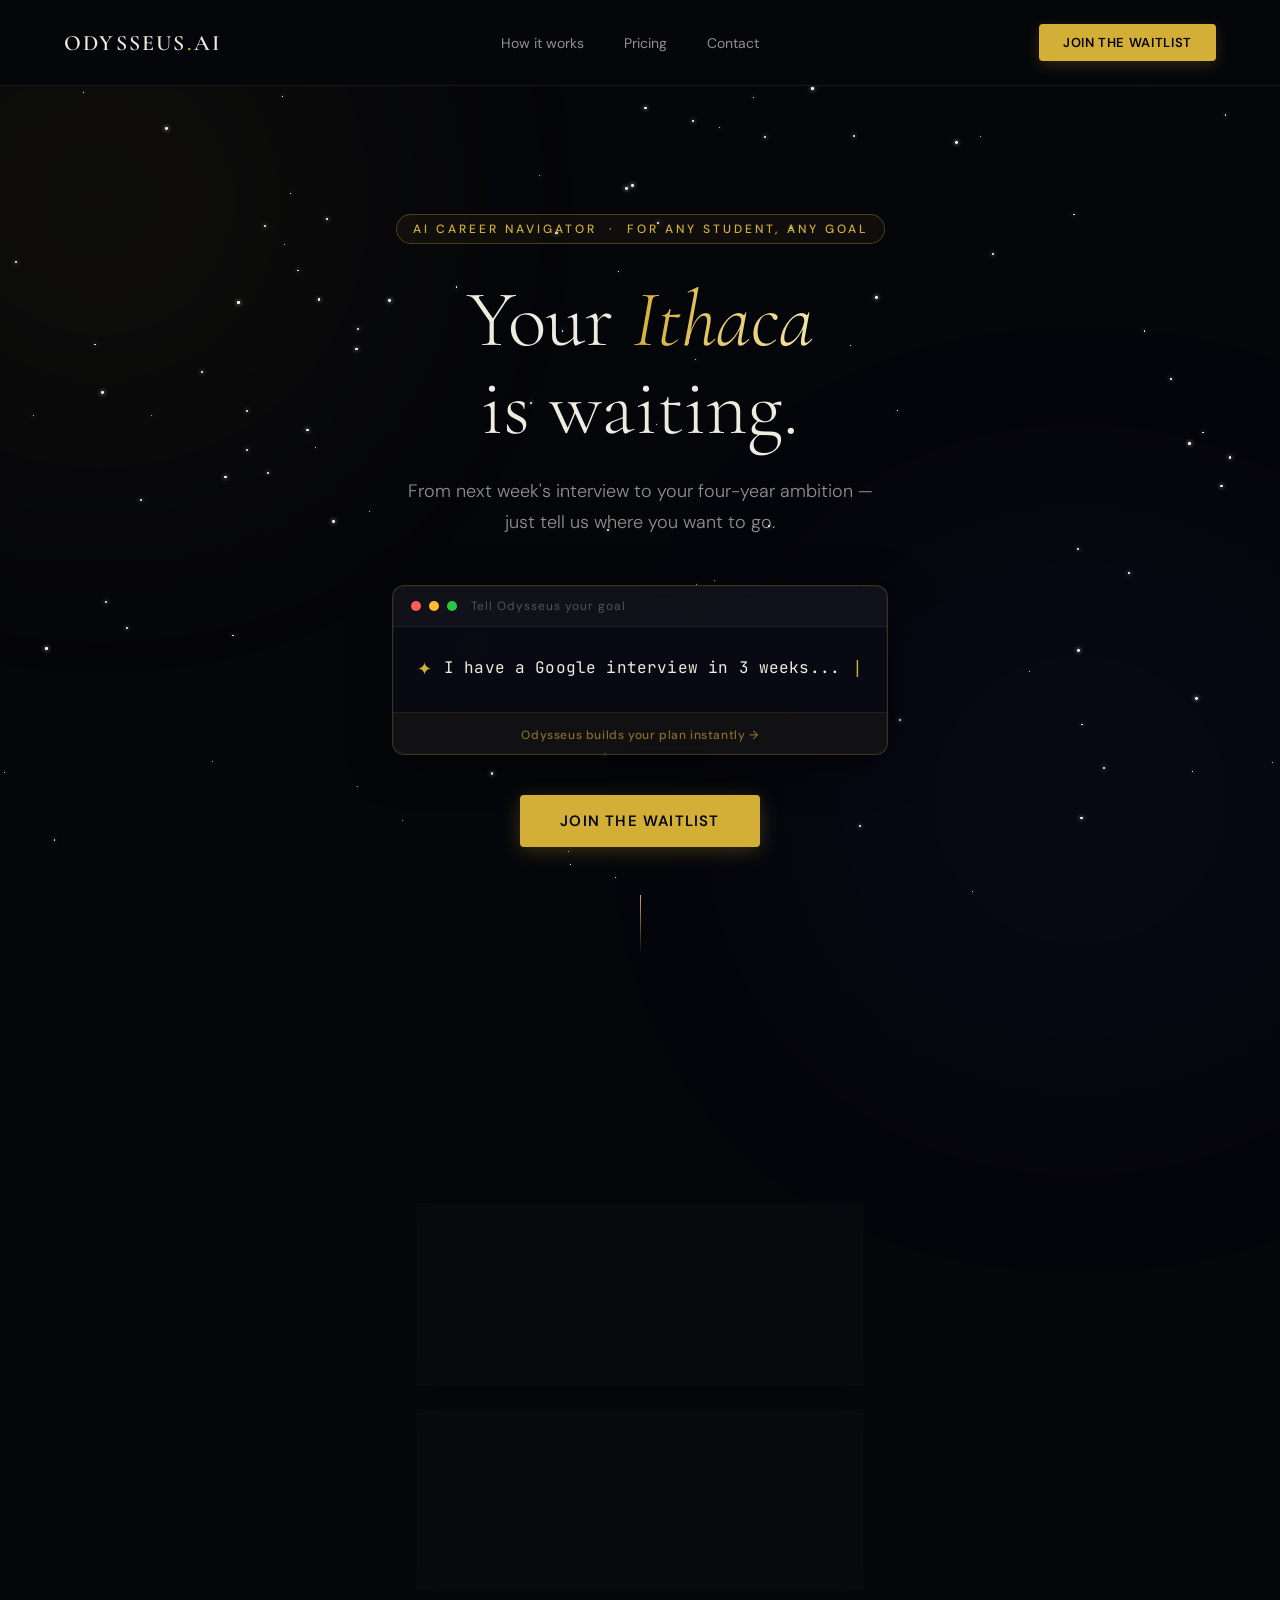
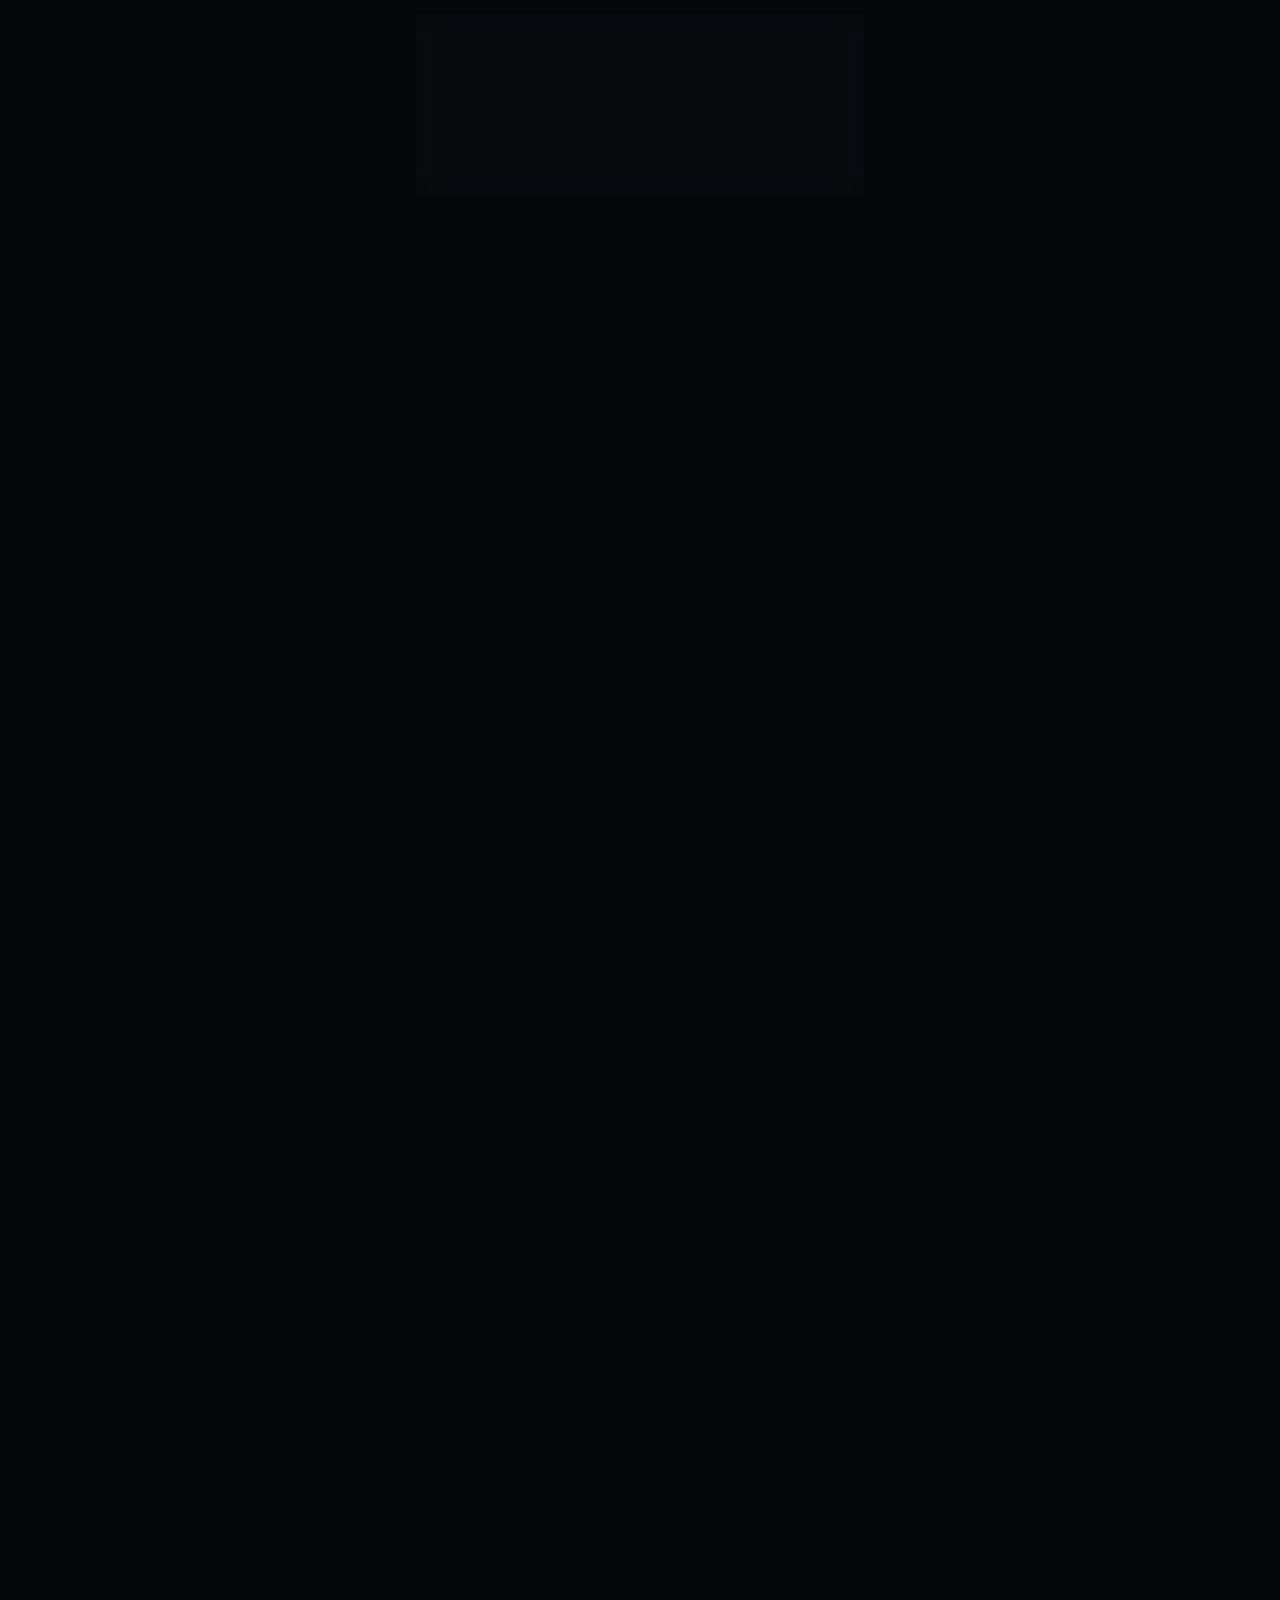
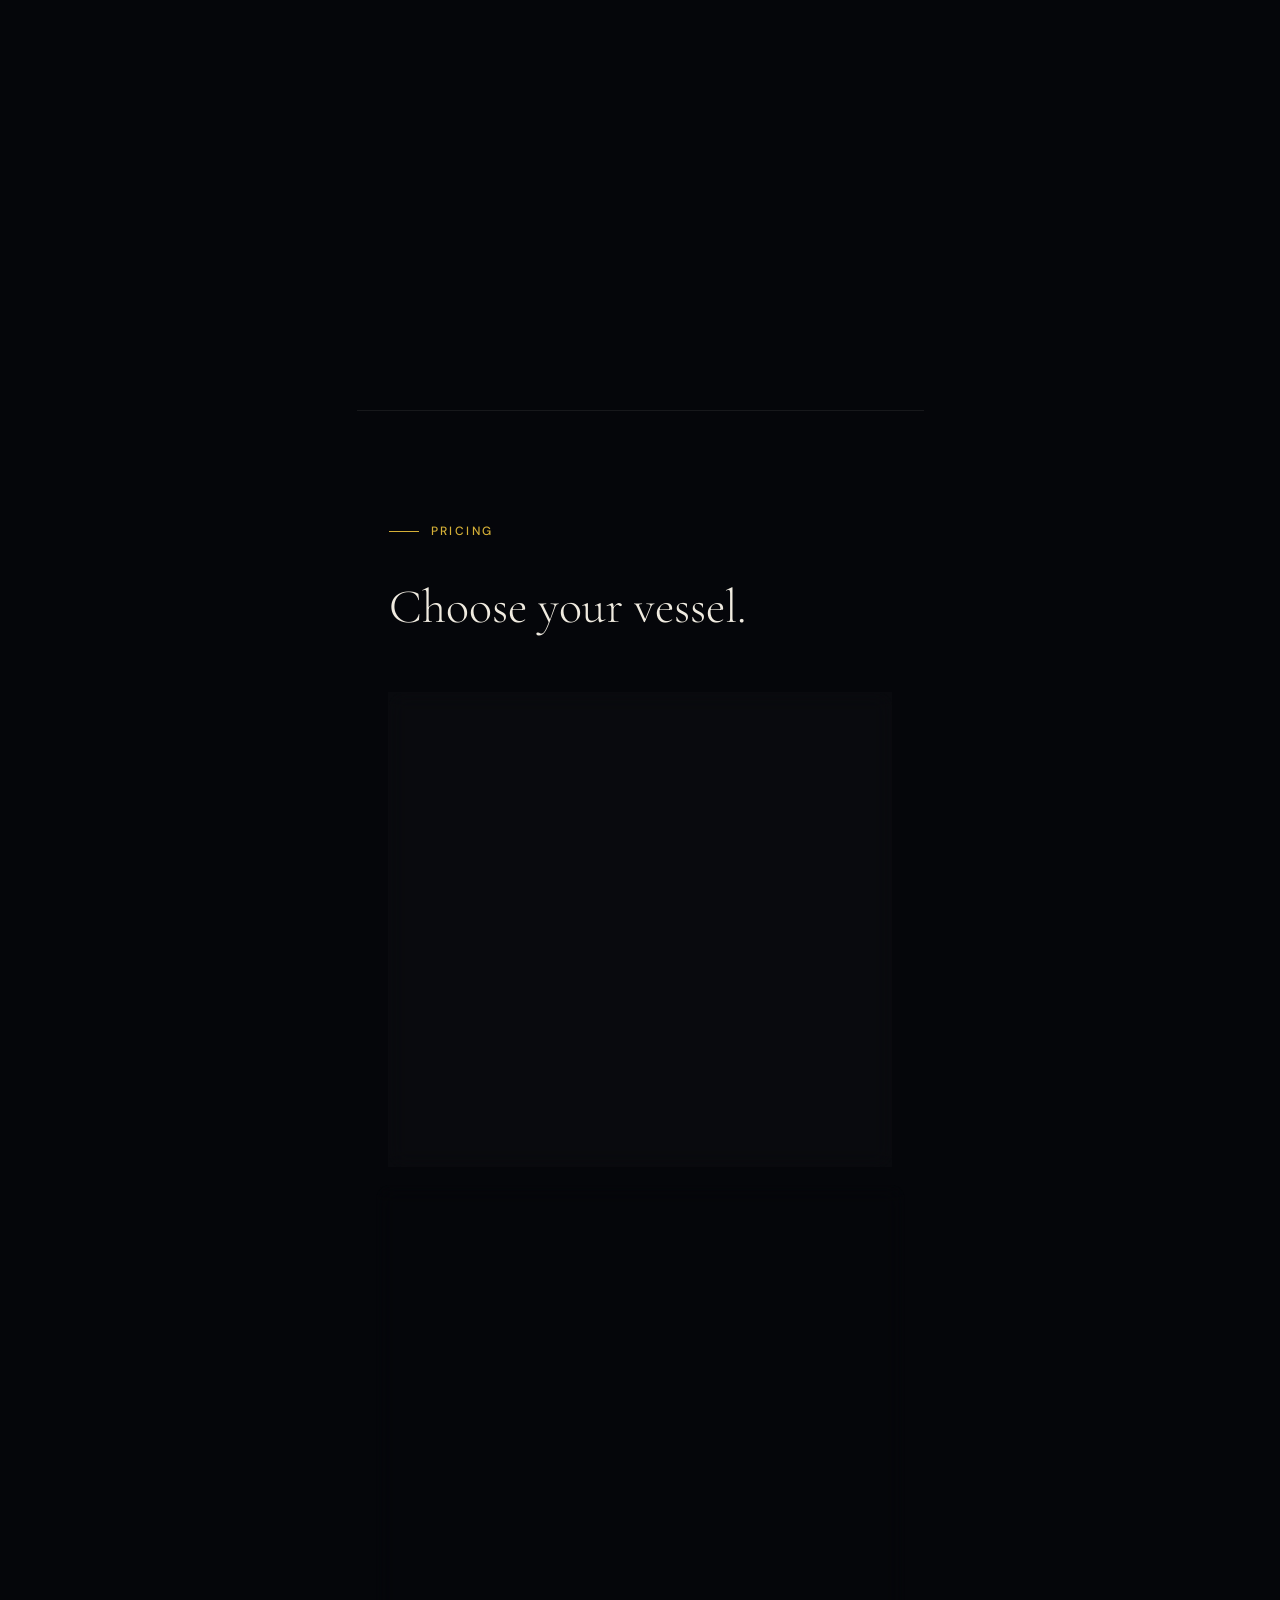
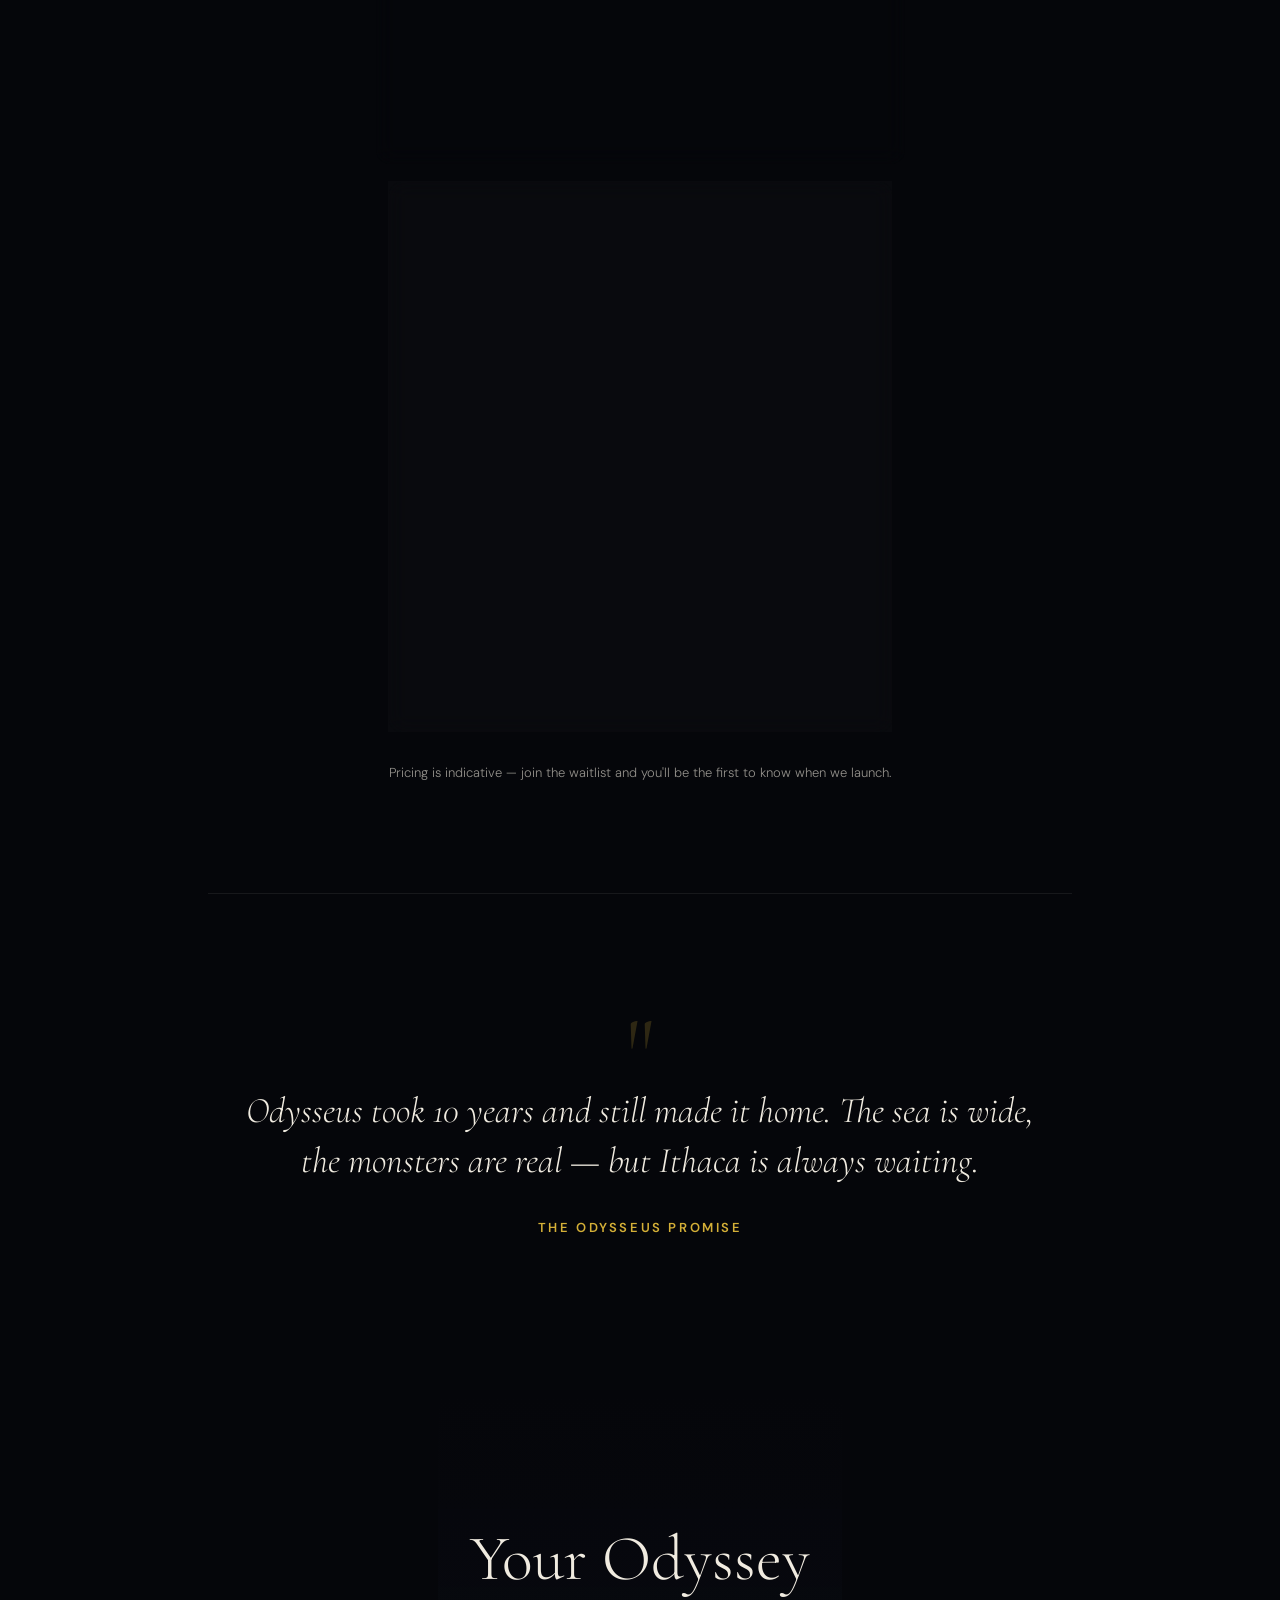
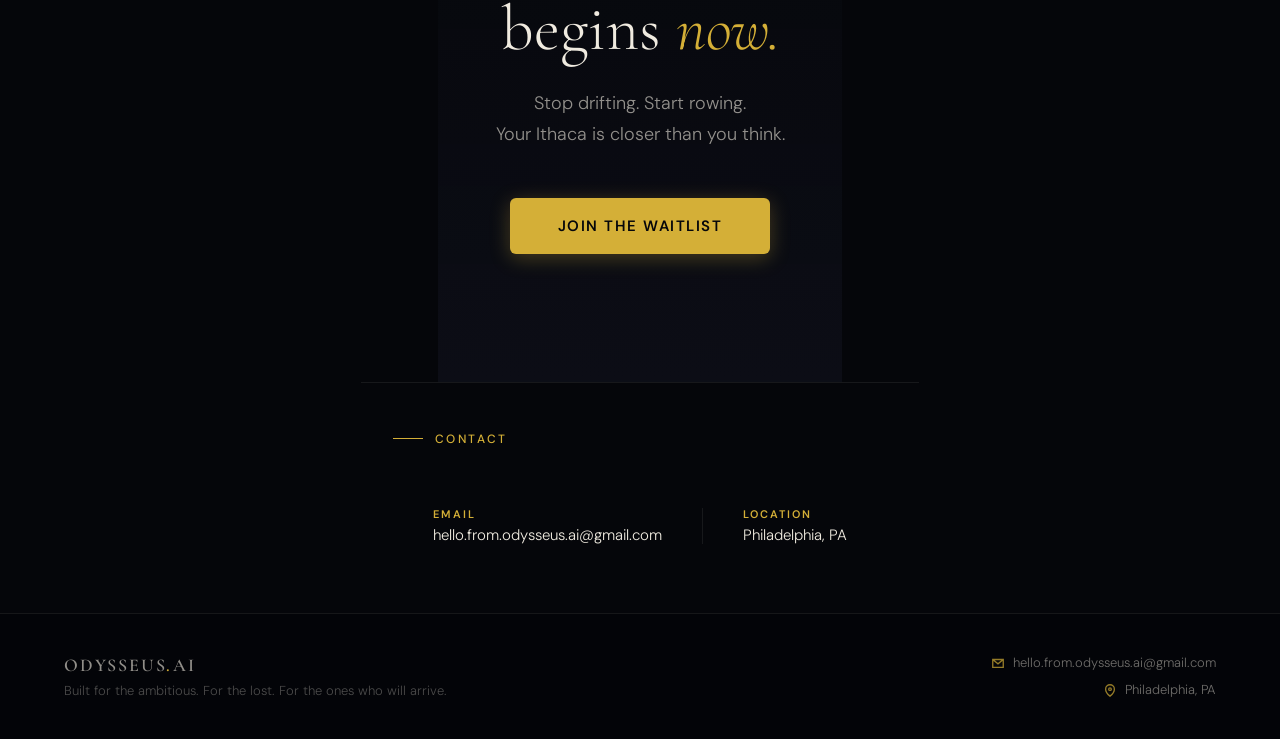
==== index.html @ f2314701 "updated navbar for smaller screens" ====
<!DOCTYPE html>
<html lang="en">
<head>
  <meta charset="UTF-8">
  <meta name="viewport" content="width=device-width, initial-scale=1.0">
  <title>Odysseus AI | Your Ambition, Mapped.</title>
  <meta name="description" content="Odysseus AI is your personal career navigator — for interviews next week, big dreams next year, or the entire journey ahead.">
  <link rel="stylesheet" href="styles.css">
</head>
<body>
  <div class="stars" id="stars"></div>
  <div class="content">

    <nav>
      <a href="#" class="logo">ODYSSEUS<span>.</span>AI</a>
      <div class="nav-links">
        <a href="#how-sec" class="nav-link">How it works</a>
        <a href="#price-sec" class="nav-link">Pricing</a>
        <a href="#contact-sec" class="nav-link">Contact</a>
      </div>
      <a href="https://forms.gle/SqBXgmS1zUqwXqD68" target="_blank" class="nav-cta">Join the Waitlist</a>
      <button class="ham-btn" id="ham-btn" aria-label="Open menu">
        <span></span><span></span><span></span>
      </button>
    </nav>

    <!-- Mobile full-screen menu -->
    <div class="mob-menu" id="mob-menu">
      <button class="mob-close" id="mob-close" aria-label="Close menu">✕</button>
      <a href="#how-sec" class="mob-link">How it works</a>
      <a href="#price-sec" class="mob-link">Pricing</a>
      <a href="#contact-sec" class="mob-link">Contact</a>
      <a href="https://forms.gle/SqBXgmS1zUqwXqD68" target="_blank" class="mob-link mob-cta">Join the Waitlist →</a>
    </div>


    <section class="hero" style="border-top:none;">
      <div class="eyebrow fade-up">AI Career Navigator &nbsp;·&nbsp; For Any Student, Any Goal</div>
      <h1 class="hero-title fade-up delay-1">Your <em>Ithaca</em><br>is waiting.</h1>
      <p class="hero-sub fade-up delay-2">From next week's interview to your four-year ambition —<br>just tell us where you want to go.</p>

      <!-- Typing demo widget -->
      <div class="typing-demo fade-up delay-3" id="typing-demo">
        <div class="typing-header">
          <span class="typing-dot"></span>
          <span class="typing-dot"></span>
          <span class="typing-dot"></span>
          <span class="typing-label">Tell Odysseus your goal</span>
        </div>
        <div class="typing-body">
          <span class="typing-prefix">✦</span>
          <span class="typing-text" id="typing-text"></span>
          <span class="typing-cursor" id="typing-cursor">|</span>
        </div>
        <div class="typing-footer">
          <span class="typing-hint">Odysseus builds your plan instantly →</span>
        </div>
      </div>

      <a href="https://forms.gle/SqBXgmS1zUqwXqD68" target="_blank" class="hero-cta fade-up delay-4">Join the Waitlist</a>
      <div class="scroll-line fade-up" style="animation-delay:1.2s"></div>
    </section>

    <section class="reveal">
      <div class="section-label">The Problem</div>
      <div class="pain-grid">
        <div class="pain-card">
          <div class="pain-num">01</div>
          <p class="pain-text">You have big goals. No clear path to get there.</p>
        </div>
        <div class="pain-card">
          <div class="pain-num">02</div>
          <p class="pain-text">Everyone is busy. Nobody is guiding you.</p>
        </div>
        <div class="pain-card">
          <div class="pain-num">03</div>
          <p class="pain-text">Time moves fast. Most students figure it out too late.</p>
        </div>
      </div>
    </section>

    <section id="how-sec" class="reveal">
      <h2 class="sec-title">How your Odyssey works.</h2>
      <div>
        <div class="step">
          <div class="step-num">I</div>
          <div class="step-content">
            <div class="step-title">Tell us your destination</div>
            <p class="step-desc">An interview in 3 weeks. A startup dream. A medical school application. Landing at Google. Whatever it is — name it, and Odysseus begins charting your course.</p>
          </div>
          <div class="step-tag">Any Goal</div>
        </div>
        <div class="step">
          <div class="step-num">II</div>
          <div class="step-content">
            <div class="step-title">Get your personal roadmap</div>
            <p class="step-desc">Odysseus builds a precise plan — with milestones, timelines, and weekly actions — tailored exactly to where you are and where you're going.</p>
          </div>
          <div class="step-tag">Roadmap</div>
        </div>
        <div class="step">
          <div class="step-num">III</div>
          <div class="step-content">
            <div class="step-title">Execute, adapt, and arrive</div>
            <p class="step-desc">Tasks pushed to your calendar. Weekly check-ins to keep you on course. And when plans change — Odysseus recalibrates with you.</p>
          </div>
          <div class="step-tag">Execution</div>
        </div>
      </div>
    </section>

    <section class="reveal">
      <div class="section-label">What You Can Do</div>
      <h2 class="sec-title">Any horizon. Any timeline.</h2>
      <div class="use-case-list">
        <div class="use-case">
          <div class="use-case-icon">⚡</div>
          <div class="use-case-content">
            <div class="use-case-title">Immediate Goals</div>
            <p class="use-case-desc">Technical interview in 2 weeks? Scholarship deadline next month? Odysseus creates a sprint plan and keeps you focused.</p>
          </div>
          <div class="use-case-tag">Days → Weeks</div>
        </div>
        <div class="use-case">
          <div class="use-case-icon">🧭</div>
          <div class="use-case-content">
            <div class="use-case-title">Semester Milestones</div>
            <p class="use-case-desc">Internship season, research applications, club leadership — Odysseus maps the semester so nothing sneaks up on you.</p>
          </div>
          <div class="use-case-tag">Months</div>
        </div>
        <div class="use-case">
          <div class="use-case-icon">🌊</div>
          <div class="use-case-content">
            <div class="use-case-title">The Full Journey</div>
            <p class="use-case-desc">4 years of college. From orientation to offer letter. Odysseus holds the long view so you can focus on what's in front of you.</p>
          </div>
          <div class="use-case-tag">1–4 Years</div>
        </div>
      </div>
    </section>

    <section id="price-sec" class="reveal">
      <div class="section-label">Pricing</div>
      <h2 class="sec-title">Choose your vessel.</h2>
      <div class="price-grid">
        <div class="price-card">
          <div class="price-tier">Explorer</div>
          <div class="price-amount">$0</div>
          <div class="price-period">forever free</div>
          <ul class="price-features">
            <li><span class="check"></span>AI roadmap builder <span class="feat-limit">5 goals/week</span></li>
            <li><span class="check"></span>Weekly task planner <span class="feat-limit">resets weekly</span></li>
            <li><span class="check"></span>Basic milestone tracking</li>
            <li><span class="check"></span>Notion workspace template</li>
            <li><span class="check"></span>Monthly AI check-in</li>
          </ul>
        </div>
        <div class="price-card featured">
          <div class="price-badge">Most Popular</div>
          <div class="price-tier">Navigator</div>
          <div class="price-amount">$12</div>
          <div class="price-period">per month</div>
          <ul class="price-features">
            <li><span class="check"></span>Everything in Explorer <span class="feat-limit">unlimited</span></li>
            <li><span class="check"></span>Full weekly task breakdown</li>
            <li><span class="check"></span>Google Calendar sync</li>
            <li><span class="check"></span>Editable Notion workspace</li>
            <li><span class="check"></span>Weekly AI navigation check-ins</li>
            <li><span class="check"></span>Goal recalibration anytime</li>
            <li><span class="check"></span>Progress & streak tracking</li>
          </ul>
        </div>
        <div class="price-card">
          <div class="price-tier">Odysseus</div>
          <div class="price-amount">$29</div>
          <div class="price-period">per month</div>
          <ul class="price-features">
            <li><span class="check"></span>Everything in Navigator</li>
            <li><span class="check"></span>Live job market & salary data</li>
            <li><span class="check"></span>Industry & company research reports</li>
            <li><span class="check"></span>Company-specific interview prep</li>
            <li><span class="check"></span>Resume & LinkedIn AI review</li>
            <li><span class="check"></span>1-on-1 monthly strategy call</li>
            <li><span class="check"></span>Mentor network access</li>
          </ul>
        </div>
      </div>
      <p class="price-note">Pricing is indicative — join the waitlist and you'll be the first to know when we launch.</p>
    </section>


    <section class="quote-section reveal">
      <div class="quote-mark">"</div>
      <p class="quote-text">Odysseus took 10 years and still made it home. The sea is wide, the monsters are real — but Ithaca is always waiting.</p>
      <div class="quote-attr">The Odysseus Promise</div>
    </section>

    <section class="final-cta reveal">
      <h2 class="final-title">Your Odyssey<br>begins <em>now.</em></h2>
      <p class="final-sub">Stop drifting. Start rowing.<br>Your Ithaca is closer than you think.</p>
      <a href="https://forms.gle/SqBXgmS1zUqwXqD68" target="_blank" class="final-btn">Join the Waitlist</a>
    </section>

    <section id="contact-sec" class="reveal contact-section">
      <div class="section-label">Contact</div>
      <div class="contact-row">
        <a href="mailto:hello.from.odysseus.ai@gmail.com" class="contact-item">
          <span class="contact-item-label">Email</span>
          <span class="contact-item-value">hello.from.odysseus.ai@gmail.com</span>
        </a>
        <div class="contact-divider"></div>
        <div class="contact-item">
          <span class="contact-item-label">Location</span>
          <span class="contact-item-value">Philadelphia, PA</span>
        </div>
      </div>
    </section>

    <footer>
      <div class="footer-left">
        <div class="footer-logo">ODYSSEUS<span>.</span>AI</div>
        <div class="footer-copy">Built for the ambitious. For the lost. For the ones who will arrive.</div>
      </div>
      <div class="footer-contact">
        <div class="footer-contact-item">
          <svg viewBox="0 0 16 16" fill="none" stroke="currentColor" stroke-width="1.5">
            <path d="M2 4l6 5 6-5M2 4h12v9H2V4z"/>
          </svg>
          <a href="mailto:hello.from.odysseus.ai@gmail.com">hello.from.odysseus.ai@gmail.com</a>
        </div>
        <div class="footer-contact-item">
          <svg viewBox="0 0 16 16" fill="none" stroke="currentColor" stroke-width="1.5">
            <path d="M8 2C5.2 2 3 4.2 3 7c0 4 5 8 5 8s5-4 5-8c0-2.8-2.2-5-5-5zm0 6.5a1.5 1.5 0 110-3 1.5 1.5 0 010 3z"/>
          </svg>
          <span>Philadelphia, PA</span>
        </div>
      </div>
    </footer>

  </div>

  <script src="script.js"></script>
</body>
</html>
---- styles.css ----
@import url('https://fonts.googleapis.com/css2?family=Cormorant+Garamond:ital,wght@0,300;0,400;0,600;1,300;1,400&family=DM+Sans:wght@300;400;500;600&family=JetBrains+Mono:wght@400;500&display=swap');

:root {
  --bg: #05060a;
  --bg-card: rgba(255, 255, 255, 0.02);
  --bg-card-hover: rgba(255, 255, 255, 0.05);
  --text-main: #f0ebe0;
  --text-muted: rgba(240, 235, 224, 0.6);
  --accent: #d4af37;
  --border-light: rgba(240, 235, 224, 0.08);
  --border-accent: rgba(212, 175, 55, 0.3);
  --font-serif: 'Cormorant Garamond', serif;
  --font-sans: 'DM Sans', sans-serif;
  --z-background: -10;
  --z-stars: -5;
  --z-content: 1;
}

html {
  scroll-behavior: smooth;
}

* {
  box-sizing: border-box;
  margin: 0;
  padding: 0;
}

body {
  font-family: var(--font-sans);
  background: var(--bg);
  color: var(--text-main);
  overflow-x: hidden;
  position: relative;
  -webkit-font-smoothing: antialiased;
}

/* Background glowing orbs */
body::before, body::after {
  content: '';
  position: fixed;
  width: 600px;
  height: 600px;
  border-radius: 50%;
  filter: blur(150px);
  z-index: var(--z-background);
  opacity: 0.15;
  pointer-events: none;
}

body::before {
  top: -100px;
  left: -200px;
  background: radial-gradient(circle, var(--accent), transparent 70%);
}

body::after {
  bottom: -200px;
  right: -100px;
  background: radial-gradient(circle, #5b4dff, transparent 70%);
}

.stars {
  position: fixed;
  top: 0;
  left: 0;
  right: 0;
  bottom: 0;
  pointer-events: none;
  z-index: var(--z-stars);
}

.star {
  position: absolute;
  background: #fff;
  border-radius: 50%;
  box-shadow: 0 0 4px #fff;
  animation: twinkle 3s infinite alternate;
}

@keyframes twinkle {
  0% { opacity: 0.1; transform: scale(0.8); }
  100% { opacity: 0.8; transform: scale(1.2); }
}

.content {
  position: relative;
  z-index: var(--z-content);
  display: flex;
  flex-direction: column;
  min-height: 100vh;
}

nav {
  display: flex;
  align-items: center;
  justify-content: space-between;
  padding: 1.5rem 4rem;
  background: #05060a;
  border-bottom: 1px solid var(--border-light);
  position: sticky;
  top: 0;
  z-index: 100;
}

.logo {
  font-family: var(--font-serif);
  font-size: 22px;
  font-weight: 600;
  letter-spacing: 0.1em;
  color: var(--text-main);
  text-decoration: none;
}

.logo span {
  color: var(--accent);
}

.nav-links {
  display: flex;
  gap: 2.5rem;
  align-items: center;
}

.nav-link {
  font-size: 14px;
  font-weight: 400;
  color: var(--text-muted);
  text-decoration: none;
  transition: all 0.3s ease;
  position: relative;
}

.nav-link:hover {
  color: var(--text-main);
}

.nav-link::after {
  content: '';
  position: absolute;
  bottom: -4px;
  left: 0;
  width: 0%;
  height: 1px;
  background: var(--accent);
  transition: width 0.3s ease;
}

.nav-link:hover::after {
  width: 100%;
}

.nav-cta {
  font-size: 13px;
  font-weight: 600;
  color: var(--bg);
  background: var(--accent);
  text-decoration: none;
  padding: 10px 24px;
  border-radius: 4px;
  letter-spacing: 0.05em;
  text-transform: uppercase;
  transition: all 0.3s ease;
  box-shadow: 0 4px 15px rgba(212, 175, 55, 0.2);
}

.nav-cta:hover {
  transform: translateY(-2px);
  box-shadow: 0 6px 20px rgba(212, 175, 55, 0.4);
}

/* ── Hamburger button (hidden on desktop) ─────────────── */
.ham-btn {
  display: none;
  flex-direction: column;
  justify-content: center;
  gap: 5px;
  width: 36px;
  height: 36px;
  background: none;
  border: none;
  cursor: pointer;
  padding: 2px;
}

.ham-btn span {
  display: block;
  width: 24px;
  height: 2px;
  background: var(--text-main);
  border-radius: 2px;
  transition: transform 0.25s ease, opacity 0.25s ease;
}

/* ── Mobile fullscreen menu ───────────────────────────── */
.mob-menu {
  display: none;
  position: fixed;
  inset: 0;
  background: #05060a;
  z-index: 999;
  flex-direction: column;
  justify-content: center;
  align-items: flex-start;
  padding: 0 3rem;
  gap: 0;
}

.mob-menu.open {
  display: flex;
}

.mob-close {
  position: absolute;
  top: 1.25rem;
  right: 1.25rem;
  background: none;
  border: none;
  color: var(--text-muted);
  font-size: 20px;
  cursor: pointer;
  line-height: 1;
  padding: 8px;
  transition: color 0.2s;
}

.mob-close:hover {
  color: var(--text-main);
}

.mob-link {
  font-family: var(--font-sans);
  font-size: 22px;
  font-weight: 300;
  color: var(--text-muted);
  text-decoration: none;
  padding: 1rem 0;
  width: 100%;
  border-bottom: 1px solid var(--border-light);
  transition: color 0.2s ease;
  letter-spacing: 0.02em;
}

.mob-link:first-of-type {
  border-top: 1px solid var(--border-light);
}

.mob-link:hover {
  color: var(--text-main);
}

.mob-cta {
  font-family: var(--font-sans);
  font-size: 13px;
  font-weight: 600;
  color: var(--accent);
  letter-spacing: 0.12em;
  text-transform: uppercase;
  margin-top: 2rem;
  padding: 12px 28px;
  border: 1px solid var(--border-accent);
  border-radius: 4px;
  width: auto;
  align-self: flex-start;
  transition: all 0.2s ease;
}

.mob-cta:first-of-type {
  border-top: none;
}

.mob-cta:hover {
  background: rgba(212, 175, 55, 0.08);
}


.hero {
  text-align: center;
  padding: 8rem 2rem 5rem;
  max-width: 800px;
  margin: 0 auto;
}

.eyebrow {
  font-size: 12px;
  font-weight: 500;
  letter-spacing: 0.25em;
  color: var(--accent);
  text-transform: uppercase;
  margin-bottom: 2rem;
  display: inline-block;
  padding: 6px 16px;
  border: 1px solid var(--border-accent);
  border-radius: 20px;
  background: rgba(212, 175, 55, 0.05);
}

.hero-title {
  font-family: var(--font-serif);
  font-size: 80px;
  font-weight: 300;
  line-height: 1.1;
  color: var(--text-main);
  margin-bottom: 1.5rem;
}

.hero-title em {
  font-style: italic;
  background: linear-gradient(to right, #d4af37, #f3e5ab);
  -webkit-background-clip: text;
  -webkit-text-fill-color: transparent;
  background-clip: text;
}

.hero-sub {
  font-size: 18px;
  font-weight: 300;
  color: var(--text-muted);
  line-height: 1.7;
  margin-bottom: 3rem;
  max-width: 600px;
  margin-left: auto;
  margin-right: auto;
}

.hero-cta {
  display: inline-block;
  font-size: 15px;
  font-weight: 600;
  letter-spacing: 0.08em;
  color: var(--bg);
  background: var(--accent);
  text-decoration: none;
  padding: 16px 40px;
  border-radius: 4px;
  transition: all 0.3s ease;
  text-transform: uppercase;
  box-shadow: 0 4px 20px rgba(212, 175, 55, 0.25);
}

.hero-cta:hover {
  transform: translateY(-2px);
  box-shadow: 0 8px 25px rgba(212, 175, 55, 0.4);
}

.scroll-line {
  width: 1px;
  height: 60px;
  background: linear-gradient(to bottom, var(--accent), transparent);
  margin: 3rem auto 0;
}

/* ── Typing Demo ─────────────────────────────────────── */
.typing-demo {
  margin: 2.5rem auto 2.5rem;
  max-width: 600px;
  background: rgba(10, 12, 22, 0.7);
  border: 1px solid rgba(212, 175, 55, 0.25);
  border-radius: 12px;
  overflow: hidden;
  box-shadow: 0 8px 40px rgba(0,0,0,0.5), 0 0 0 1px rgba(255,255,255,0.03) inset;
  backdrop-filter: blur(12px);
  -webkit-backdrop-filter: blur(12px);
}

.typing-header {
  display: flex;
  align-items: center;
  gap: 8px;
  padding: 12px 18px;
  background: rgba(255,255,255,0.03);
  border-bottom: 1px solid rgba(255,255,255,0.05);
}

.typing-dot {
  width: 10px;
  height: 10px;
  border-radius: 50%;
  background: rgba(255,255,255,0.12);
}
.typing-dot:nth-child(1) { background: #ff5f57; }
.typing-dot:nth-child(2) { background: #febc2e; }
.typing-dot:nth-child(3) { background: #28c840; }

.typing-label {
  font-size: 12px;
  color: rgba(240,235,224,0.3);
  letter-spacing: 0.08em;
  margin-left: 6px;
}

.typing-body {
  padding: 1.75rem 1.5rem;
  display: flex;
  align-items: flex-start;
  gap: 12px;
  min-height: 80px;
}

.typing-prefix {
  color: var(--accent);
  font-size: 18px;
  flex-shrink: 0;
  margin-top: 2px;
}

.typing-text {
  font-family: 'JetBrains Mono', monospace;
  font-size: 16px;
  font-weight: 400;
  color: var(--text-main);
  line-height: 1.6;
  letter-spacing: 0.01em;
}

.typing-cursor {
  font-family: 'JetBrains Mono', monospace;
  font-size: 18px;
  color: var(--accent);
  font-weight: 300;
  line-height: 1.6;
  transition: opacity 0.1s;
}

.typing-footer {
  padding: 10px 18px;
  background: rgba(212,175,55,0.04);
  border-top: 1px solid rgba(212,175,55,0.1);
}

.typing-hint {
  font-size: 12px;
  color: rgba(212,175,55,0.6);
  letter-spacing: 0.05em;
  font-weight: 500;
}

/* Animations that are purely for load */
.fade-up {
  opacity: 0;
  animation: fadeUpAnim 0.8s forwards ease-out;
}
.delay-1 { animation-delay: 0.2s; }
.delay-2 { animation-delay: 0.4s; }
.delay-3 { animation-delay: 0.6s; }
.delay-4 { animation-delay: 0.8s; }

@keyframes fadeUpAnim {
  from { opacity: 0; transform: translateY(20px); }
  to { opacity: 1; transform: translateY(0); }
}

/* Scroll reveal via JS */
.reveal {
  opacity: 0;
  transform: translateY(30px);
  transition: all 0.8s cubic-bezier(0.5, 0, 0, 1);
}
.reveal.active {
  opacity: 1;
  transform: translateY(0);
}

section {
  padding: 7rem 2rem;
  max-width: 900px;
  margin: 0 auto;
  border-top: 1px solid var(--border-light);
}

.section-label {
  font-size: 12px;
  font-weight: 500;
  letter-spacing: 0.2em;
  color: var(--accent);
  text-transform: uppercase;
  margin-bottom: 2.5rem;
  display: flex;
  align-items: center;
  gap: 12px;
}

.section-label::before {
  content: '';
  width: 30px;
  height: 1px;
  background: var(--accent);
}

.sec-title {
  font-family: var(--font-serif);
  font-size: 48px;
  font-weight: 300;
  color: var(--text-main);
  margin-bottom: 3.5rem;
  line-height: 1.2;
}

.pain-grid {
  display: grid;
  grid-template-columns: repeat(auto-fit, minmax(240px, 1fr));
  gap: 1.5rem;
}

.pain-card {
  background: var(--bg-card);
  border: 1px solid var(--border-light);
  border-radius: 8px;
  padding: 2.5rem 2rem;
  transition: all 0.4s ease;
  backdrop-filter: blur(10px);
  -webkit-backdrop-filter: blur(10px);
}

.pain-card:hover {
  background: var(--bg-card-hover);
  transform: translateY(-5px);
  border-color: var(--border-accent);
  box-shadow: 0 10px 30px rgba(0,0,0,0.5);
}

.pain-num {
  font-family: var(--font-serif);
  font-size: 56px;
  font-weight: 300;
  color: rgba(212, 175, 55, 0.15);
  line-height: 1;
  margin-bottom: 1rem;
  transition: color 0.4s ease;
}

.pain-card:hover .pain-num {
  color: rgba(212, 175, 55, 0.4);
}

.pain-text {
  font-size: 16px;
  font-weight: 300;
  line-height: 1.7;
  color: var(--text-muted);
}

.step {
  display: flex;
  gap: 2.5rem;
  padding: 3rem 0;
  border-bottom: 1px solid var(--border-light);
  align-items: flex-start;
  transition: all 0.3s ease;
}

.step:first-of-type {
  border-top: 1px solid var(--border-light);
}

.step:hover {
  background: rgba(255, 255, 255, 0.01);
  padding-left: 1rem;
}

.step-num {
  font-family: var(--font-serif);
  font-size: 16px;
  color: var(--accent);
  min-width: 32px;
  padding-top: 2px;
  letter-spacing: 0.1em;
}

.step-content {
  flex: 1;
}

.step-title {
  font-size: 20px;
  font-weight: 500;
  color: var(--text-main);
  margin-bottom: 0.75rem;
}

.step-desc {
  font-size: 15px;
  font-weight: 300;
  color: var(--text-muted);
  line-height: 1.7;
}

.step-tag {
  font-size: 11px;
  font-weight: 600;
  letter-spacing: 0.1em;
  color: var(--accent);
  border: 1px solid var(--border-accent);
  padding: 4px 12px;
  border-radius: 20px;
  white-space: nowrap;
  background: rgba(212, 175, 55, 0.05);
}

/* SIGNUP */
.signup-wrap {
  background: linear-gradient(145deg, rgba(20, 22, 35, 0.8), rgba(10, 12, 20, 0.9));
  border: 1px solid var(--border-accent);
  border-radius: 12px;
  padding: 4rem;
  max-width: 600px;
  margin: 0 auto;
  box-shadow: 0 20px 50px rgba(0,0,0,0.5), inset 0 0 0 1px rgba(255,255,255,0.02);
  backdrop-filter: blur(20px);
  -webkit-backdrop-filter: blur(20px);
}

.signup-title {
  font-family: var(--font-serif);
  font-size: 38px;
  font-weight: 300;
  color: var(--text-main);
  margin-bottom: 0.5rem;
  text-align: center;
}

.signup-sub {
  font-size: 15px;
  color: var(--text-muted);
  text-align: center;
  margin-bottom: 2.5rem;
  font-weight: 300;
}

.field {
  margin-bottom: 1.5rem;
}

.field label {
  display: block;
  font-size: 12px;
  font-weight: 600;
  letter-spacing: 0.15em;
  color: var(--text-muted);
  text-transform: uppercase;
  margin-bottom: 0.75rem;
}

.field input,
.field select,
.field textarea {
  width: 100%;
  background: rgba(0, 0, 0, 0.2);
  border: 1px solid var(--border-light);
  color: var(--text-main);
  padding: 14px 16px;
  border-radius: 6px;
  font-size: 15px;
  font-family: var(--font-sans);
  outline: none;
  transition: all 0.3s ease;
  resize: none;
}

.field input::placeholder,
.field textarea::placeholder {
  color: rgba(240, 235, 224, 0.3);
}

.field input:focus,
.field select:focus,
.field textarea:focus {
  border-color: var(--accent);
  background: rgba(0, 0, 0, 0.4);
  box-shadow: 0 0 0 3px rgba(212, 175, 55, 0.1);
}

.field select {
  appearance: none;
  background-image: url("data:image/svg+xml,%3Csvg xmlns='http://www.w3.org/2000/svg' width='10' height='6'%3E%3Cpath d='M0 0l5 6 5-6z' fill='%23d4af37'/%3E%3C/svg%3E");
  background-repeat: no-repeat;
  background-position: right 16px center;
  cursor: pointer;
}

.field select option {
  background: var(--bg);
  color: var(--text-main);
}

.submit-btn {
  width: 100%;
  background: var(--accent);
  color: var(--bg);
  border: none;
  padding: 16px;
  font-size: 15px;
  font-weight: 600;
  letter-spacing: 0.1em;
  border-radius: 6px;
  cursor: pointer;
  margin-top: 1rem;
  transition: all 0.3s ease;
  text-transform: uppercase;
}

.submit-btn:hover {
  transform: translateY(-2px);
  box-shadow: 0 8px 25px rgba(212, 175, 55, 0.3);
}

.signup-note {
  text-align: center;
  font-size: 13px;
  color: rgba(240, 235, 224, 0.4);
  margin-top: 1.5rem;
  font-weight: 300;
}

/* PRICING */
.price-grid {
  display: grid;
  grid-template-columns: repeat(auto-fit, minmax(260px, 1fr));
  gap: 2rem;
  align-items: center;
}

.price-card {
  background: var(--bg-card);
  border: 1px solid var(--border-light);
  padding: 3rem 2rem;
  border-radius: 12px;
  position: relative;
  transition: all 0.4s ease;
  backdrop-filter: blur(10px);
  -webkit-backdrop-filter: blur(10px);
}

.price-card:hover {
  background: var(--bg-card-hover);
  transform: translateY(-10px);
  border-color: rgba(240, 235, 224, 0.2);
}

.price-card.featured {
  background: linear-gradient(180deg, rgba(20, 22, 35, 0.6) 0%, rgba(10, 12, 20, 0.8) 100%);
  border: 1px solid var(--border-accent);
  transform: scale(1.05);
  box-shadow: 0 20px 40px rgba(0,0,0,0.4);
}

.price-card.featured:hover {
  transform: scale(1.05) translateY(-5px);
  box-shadow: 0 30px 50px rgba(0,0,0,0.6);
}

.price-badge {
  position: absolute;
  top: -12px;
  left: 50%;
  transform: translateX(-50%);
  font-size: 11px;
  font-weight: 600;
  letter-spacing: 0.15em;
  text-transform: uppercase;
  color: var(--bg);
  background: var(--accent);
  padding: 4px 16px;
  border-radius: 20px;
}

.price-tier {
  font-size: 14px;
  font-weight: 600;
  letter-spacing: 0.15em;
  color: var(--text-muted);
  text-transform: uppercase;
  margin-bottom: 0.5rem;
}

.price-amount {
  font-family: var(--font-serif);
  font-size: 64px;
  font-weight: 300;
  color: var(--text-main);
  line-height: 1;
}

.price-period {
  font-size: 14px;
  color: rgba(240, 235, 224, 0.4);
  font-weight: 300;
  margin-bottom: 2rem;
}

.price-features {
  list-style: none;
  margin-bottom: 2.5rem;
}

.price-features li {
  font-size: 14px;
  font-weight: 300;
  color: var(--text-muted);
  padding: 10px 0;
  border-bottom: 1px solid rgba(240, 235, 224, 0.05);
  display: flex;
  align-items: center;
  gap: 12px;
}

.price-features li:last-child {
  border-bottom: none;
}

.feat-limit {
  font-size: 10px;
  font-weight: 600;
  letter-spacing: 0.1em;
  text-transform: uppercase;
  color: rgba(212, 175, 55, 0.7);
  background: rgba(212, 175, 55, 0.08);
  border: 1px solid rgba(212, 175, 55, 0.2);
  padding: 2px 7px;
  border-radius: 20px;
  margin-left: auto;
  white-space: nowrap;
}

.check {
  width: 16px;
  height: 16px;
  border-radius: 50%;
  background: rgba(212, 175, 55, 0.15);
  display: inline-flex;
  align-items: center;
  justify-content: center;
  flex-shrink: 0;
}

.check::after {
  content: '';
  width: 6px;
  height: 6px;
  border-radius: 50%;
  background: var(--accent);
  display: block;
}

.price-btn {
  width: 100%;
  background: transparent;
  border: 1px solid var(--accent);
  color: var(--accent);
  padding: 14px;
  font-size: 14px;
  font-weight: 600;
  letter-spacing: 0.1em;
  border-radius: 6px;
  cursor: pointer;
  transition: all 0.3s ease;
  text-transform: uppercase;
  text-decoration: none;
  display: inline-block;
  text-align: center;
}

.price-btn:hover {
  background: rgba(212, 175, 55, 0.1);
}

.price-btn.primary {
  background: var(--accent);
  color: var(--bg);
}

.price-btn.primary:hover {
  background: #e6c245;
  box-shadow: 0 4px 15px rgba(212, 175, 55, 0.3);
}

.price-note {
  margin-top: 2rem;
  font-size: 13px;
  font-weight: 300;
  color: var(--text-muted);
  text-align: center;
}



/* ── Use Cases ───────────────────────────────────────── */
.use-case-list {
  display: flex;
  flex-direction: column;
  gap: 1px;
  background: var(--border-light);
  border-radius: 12px;
  overflow: hidden;
}

.use-case {
  background: var(--bg);
  padding: 2rem 2.5rem;
  display: flex;
  align-items: center;
  gap: 2rem;
  transition: all 0.35s ease;
  cursor: default;
}

.use-case:hover {
  background: var(--bg-card-hover);
  padding-left: 3rem;
}

.use-case-icon {
  font-size: 28px;
  min-width: 40px;
  text-align: center;
}

.use-case-content {
  flex: 1;
}

.use-case-title {
  font-size: 17px;
  font-weight: 500;
  color: var(--text-main);
  margin-bottom: 4px;
}

.use-case-desc {
  font-size: 14px;
  font-weight: 300;
  color: var(--text-muted);
  line-height: 1.65;
}

.use-case-tag {
  font-size: 12px;
  font-weight: 600;
  letter-spacing: 0.1em;
  color: var(--accent);
  border: 1px solid var(--border-accent);
  padding: 5px 14px;
  border-radius: 20px;
  white-space: nowrap;
  background: rgba(212,175,55,0.05);
}

/* ── Contact Section ─────────────────────────────────── */
.contact-section {
  padding-top: 3rem;
  padding-bottom: 3rem;
}

.contact-row {
  display: flex;
  align-items: center;
  gap: 0;
  flex-wrap: wrap;
}

.contact-item {
  display: flex;
  flex-direction: column;
  gap: 4px;
  padding: 1.25rem 2.5rem;
  text-decoration: none;
  transition: background 0.25s ease;
  border-radius: 8px;
}

a.contact-item:hover {
  background: rgba(255, 255, 255, 0.03);
}

a.contact-item:hover .contact-item-value {
  color: var(--accent);
}

.contact-item-label {
  font-size: 11px;
  font-weight: 600;
  letter-spacing: 0.18em;
  text-transform: uppercase;
  color: var(--accent);
}

.contact-item-value {
  font-size: 15px;
  font-weight: 300;
  color: var(--text-main);
  transition: color 0.2s ease;
}

.contact-divider {
  width: 1px;
  height: 36px;
  background: var(--border-light);
  flex-shrink: 0;
}

/* QUOTE */
.quote-section {
  text-align: center;
  padding: 10rem 2rem;
}

.quote-mark {
  font-family: var(--font-serif);
  font-size: 100px;
  font-weight: 300;
  color: rgba(212, 175, 55, 0.2);
  line-height: 0;
  margin-bottom: 2rem;
}

.quote-text {
  font-family: var(--font-serif);
  font-size: 36px;
  font-weight: 300;
  font-style: italic;
  line-height: 1.4;
  color: var(--text-main);
  margin-bottom: 2rem;
  max-width: 800px;
  margin-left: auto;
  margin-right: auto;
}

.quote-attr {
  font-size: 13px;
  letter-spacing: 0.2em;
  color: var(--accent);
  text-transform: uppercase;
  font-weight: 600;
}

/* FINAL */
.final-cta {
  text-align: center;
  background: linear-gradient(180deg, var(--bg) 0%, rgba(20, 22, 35, 0.5) 100%);
  padding: 8rem 2rem;
  border-top: none;
}

.final-title {
  font-family: var(--font-serif);
  font-size: 64px;
  font-weight: 300;
  color: var(--text-main);
  line-height: 1.1;
  margin-bottom: 1.5rem;
}

.final-title em {
  font-style: italic;
  color: var(--accent);
}

.final-sub {
  font-size: 18px;
  font-weight: 300;
  color: var(--text-muted);
  margin-bottom: 3rem;
  line-height: 1.7;
}

.final-btn {
  display: inline-block;
  font-size: 15px;
  font-weight: 600;
  letter-spacing: 0.1em;
  color: var(--bg);
  background: var(--accent);
  text-decoration: none;
  padding: 18px 48px;
  border-radius: 6px;
  transition: all 0.3s ease;
  text-transform: uppercase;
  box-shadow: 0 4px 20px rgba(212, 175, 55, 0.3);
}

.final-btn:hover {
  transform: translateY(-3px);
  box-shadow: 0 10px 30px rgba(212, 175, 55, 0.5);
}

footer {
  padding: 2.5rem 4rem;
  border-top: 1px solid var(--border-light);
  display: flex;
  align-items: center;
  justify-content: space-between;
  flex-wrap: wrap;
  gap: 2rem;
  background: #030408;
  margin-top: auto;
}

.footer-left {
  display: flex;
  flex-direction: column;
  gap: 6px;
}

.footer-logo {
  font-family: var(--font-serif);
  font-size: 18px;
  font-weight: 600;
  color: var(--text-muted);
  letter-spacing: 0.1em;
}

.footer-logo span {
  color: var(--accent);
}

.footer-copy {
  font-size: 13px;
  color: rgba(240, 235, 224, 0.3);
  font-weight: 300;
}

.footer-contact {
  display: flex;
  flex-direction: column;
  gap: 10px;
  align-items: flex-end;
}

.footer-contact-item {
  display: flex;
  align-items: center;
  gap: 8px;
  font-size: 13px;
  color: rgba(240, 235, 224, 0.45);
  font-weight: 300;
  transition: color 0.2s ease;
}

.footer-contact-item:hover {
  color: var(--accent);
}

.footer-contact-item svg {
  width: 14px;
  height: 14px;
  stroke: var(--accent);
  flex-shrink: 0;
  opacity: 0.7;
}

.footer-contact-item a {
  color: inherit;
  text-decoration: none;
  transition: color 0.2s ease;
}

.footer-contact-item a:hover {
  color: var(--accent);
}

/* ── Tablet (≤ 900px) ─────────────────────────────────── */
@media (max-width: 900px) {
  nav {
    padding: 1.25rem 2rem;
  }

  section {
    padding: 5rem 1.5rem;
    max-width: 100%;
  }

  .hero {
    padding: 5rem 1.5rem 3rem;
  }

  .hero-title {
    font-size: 62px;
  }

  .price-grid {
    grid-template-columns: 1fr;
    max-width: 480px;
    margin: 0 auto;
  }

  .price-card.featured {
    transform: none;
    border: 1px solid var(--accent);
  }

  .price-card.featured:hover {
    transform: translateY(-5px);
  }

  .use-case {
    flex-direction: column;
    align-items: flex-start;
    gap: 0.75rem;
    padding: 1.5rem;
  }

  .use-case:hover {
    padding-left: 1.5rem;
  }

  .use-case-tag {
    align-self: flex-start;
  }

  .step {
    flex-direction: column;
    gap: 0.75rem;
  }

  .step-tag {
    align-self: flex-start;
  }

  .contact-row {
    flex-direction: column;
    gap: 0;
  }

  .contact-divider {
    width: 100%;
    height: 1px;
  }

  .contact-item {
    padding: 1rem 0.5rem;
  }

  footer {
    padding: 2rem;
    flex-direction: column;
    align-items: flex-start;
    gap: 1.5rem;
  }

  .footer-contact {
    align-items: flex-start;
  }

  .quote-text {
    font-size: 28px;
  }

  .final-title {
    font-size: 52px;
  }
}

/* ── Mobile (≤ 600px) ─────────────────────────────────── */
@media (max-width: 600px) {
  nav {
    padding: 1rem 1.25rem;
  }

  .nav-links {
    display: none;
  }

  .nav-cta {
    display: none;
  }

  .ham-btn {
    display: flex;
  }

  .logo {
    font-size: 18px;
  }

  section {
    padding: 4rem 1.25rem;
  }

  .hero {
    padding: 4rem 1.25rem 2.5rem;
  }

  .eyebrow {
    font-size: 10px;
    letter-spacing: 0.15em;
  }

  .hero-title {
    font-size: 46px;
  }

  .hero-sub {
    font-size: 15px;
  }

  .hero-cta {
    font-size: 13px;
    padding: 13px 28px;
    width: 100%;
    text-align: center;
  }

  .typing-demo {
    margin: 1.5rem auto 2rem;
  }

  .typing-text {
    font-size: 14px;
  }

  .typing-body {
    padding: 1.25rem 1rem;
    min-height: 70px;
  }

  .sec-title {
    font-size: 32px;
    margin-bottom: 2rem;
  }

  .section-label {
    margin-bottom: 1.5rem;
  }

  .pain-grid {
    grid-template-columns: 1fr;
  }

  .pain-card {
    padding: 1.75rem 1.5rem;
  }

  .step {
    padding: 1.75rem 0;
  }

  .step-tag {
    font-size: 10px;
    padding: 3px 10px;
  }

  .price-grid {
    max-width: 100%;
  }

  .price-card {
    padding: 2rem 1.5rem;
  }

  .price-amount {
    font-size: 52px;
  }

  .quote-section {
    padding: 5rem 1.25rem;
  }

  .quote-mark {
    font-size: 72px;
  }

  .quote-text {
    font-size: 22px;
  }

  .final-cta {
    padding: 5rem 1.25rem;
  }

  .final-title {
    font-size: 40px;
  }

  .final-sub {
    font-size: 15px;
  }

  .final-btn {
    width: 100%;
    text-align: center;
    padding: 16px 24px;
  }

  .contact-section {
    padding-top: 2rem;
    padding-bottom: 2rem;
  }

  footer {
    padding: 1.5rem 1.25rem;
  }

  .footer-copy {
    font-size: 12px;
  }
}

/* ── Small Mobile (≤ 400px) ──────────────────────────── */
@media (max-width: 400px) {
  .hero-title {
    font-size: 38px;
  }

  .sec-title {
    font-size: 28px;
  }

  .typing-text {
    font-size: 13px;
  }

  .final-title {
    font-size: 34px;
  }

  .price-amount {
    font-size: 44px;
  }

  .nav-cta {
    display: none;
  }
}
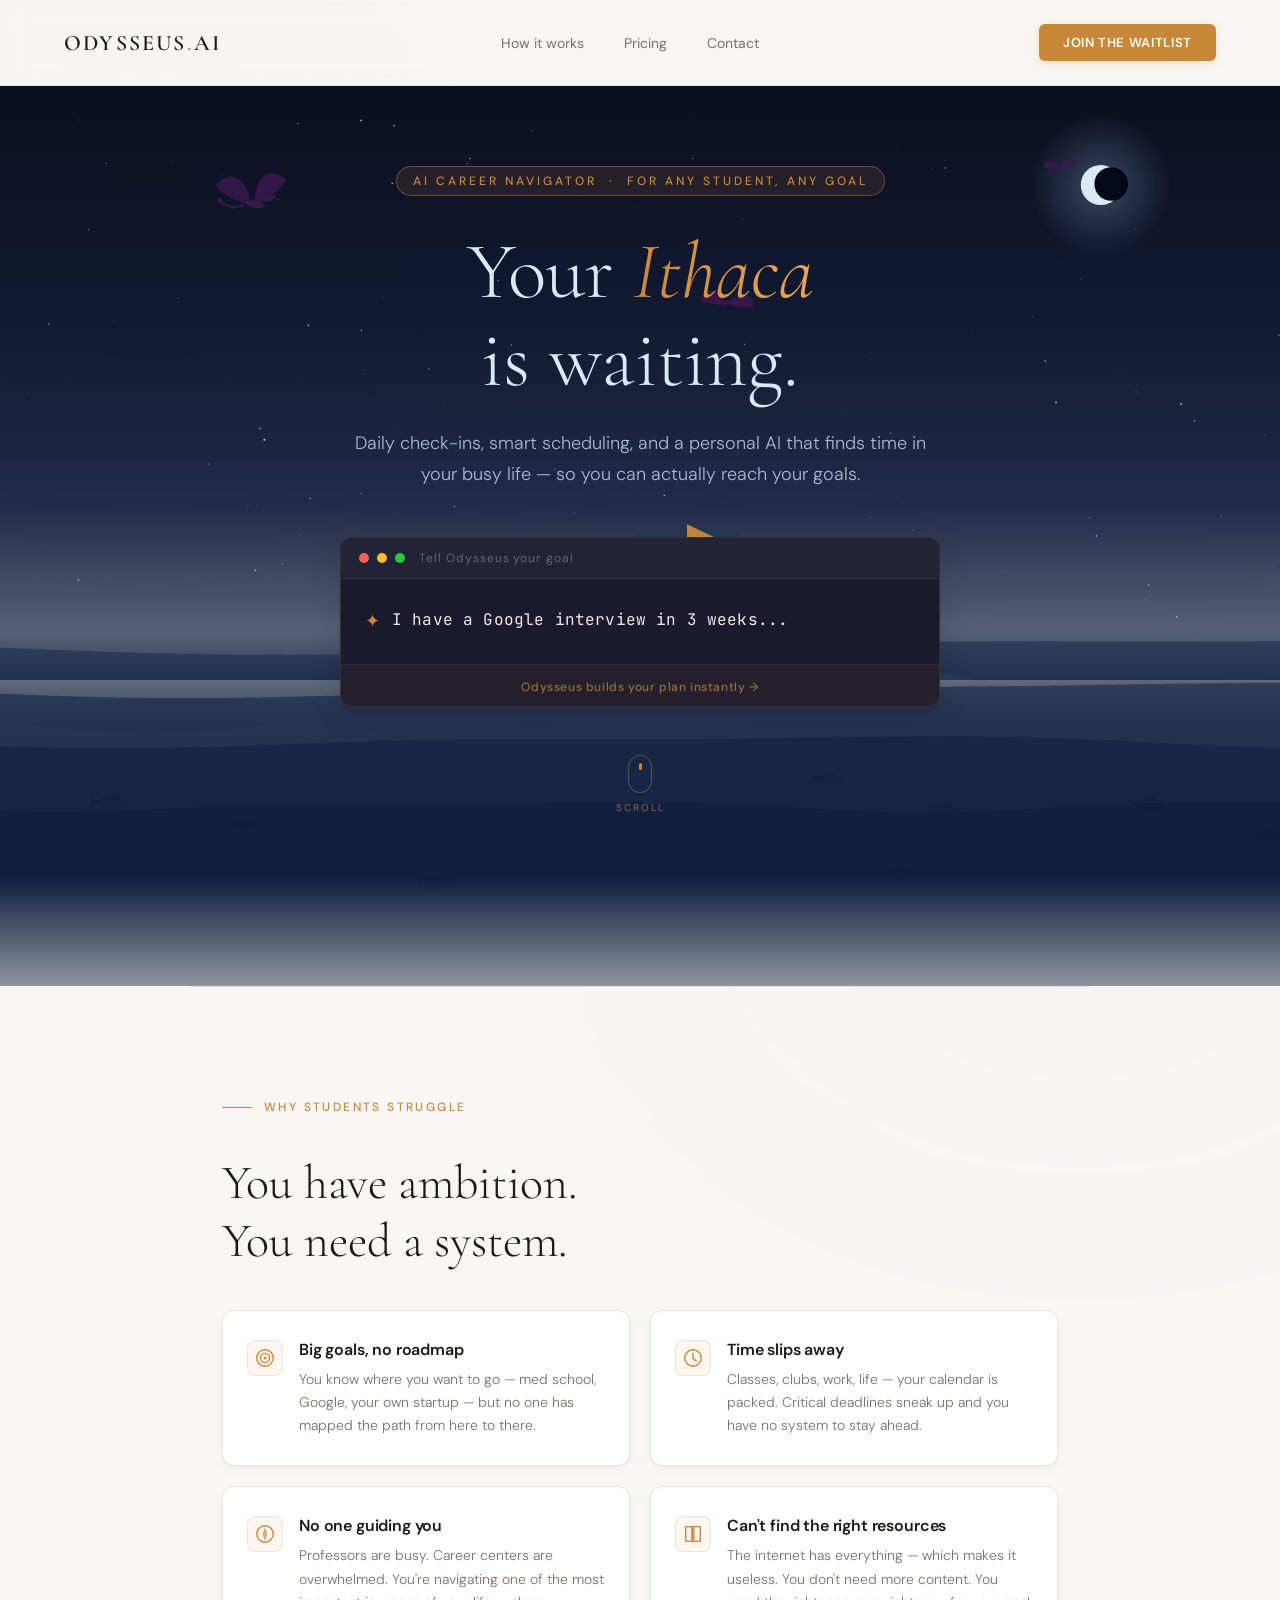
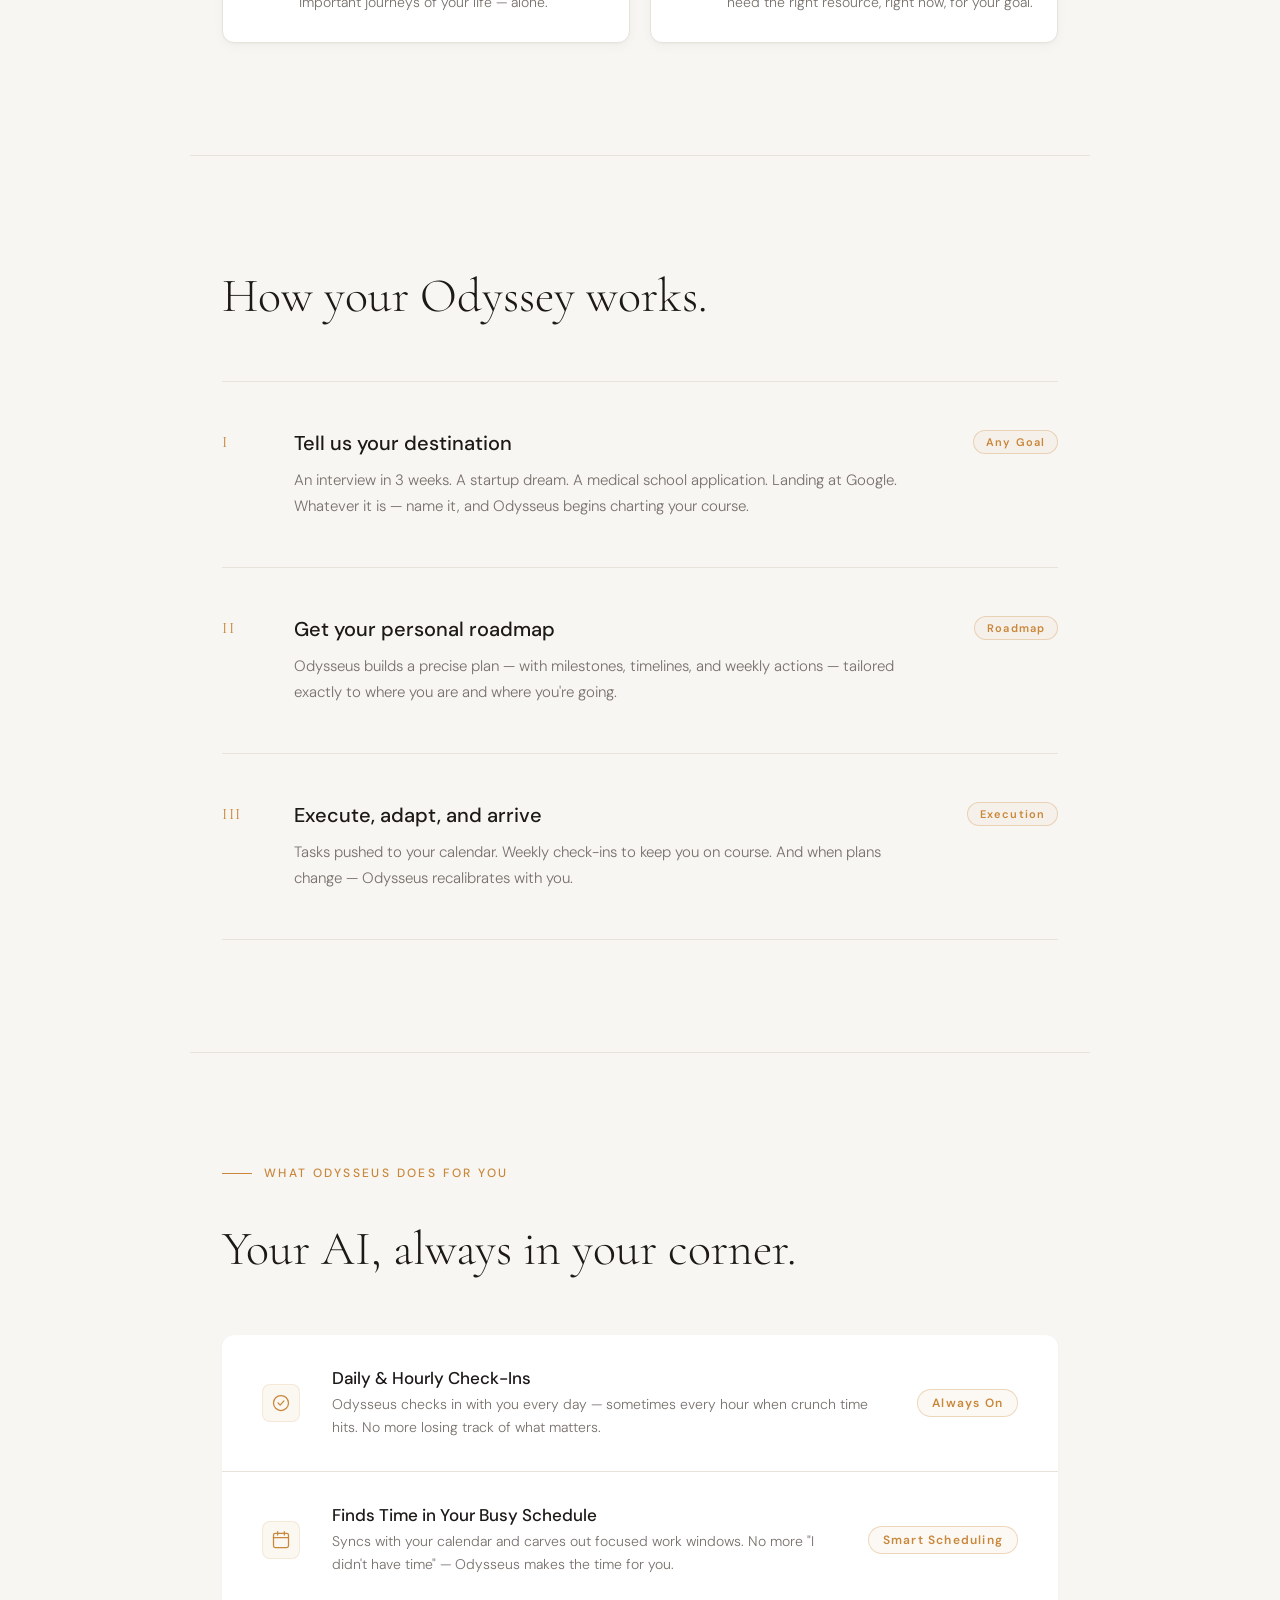
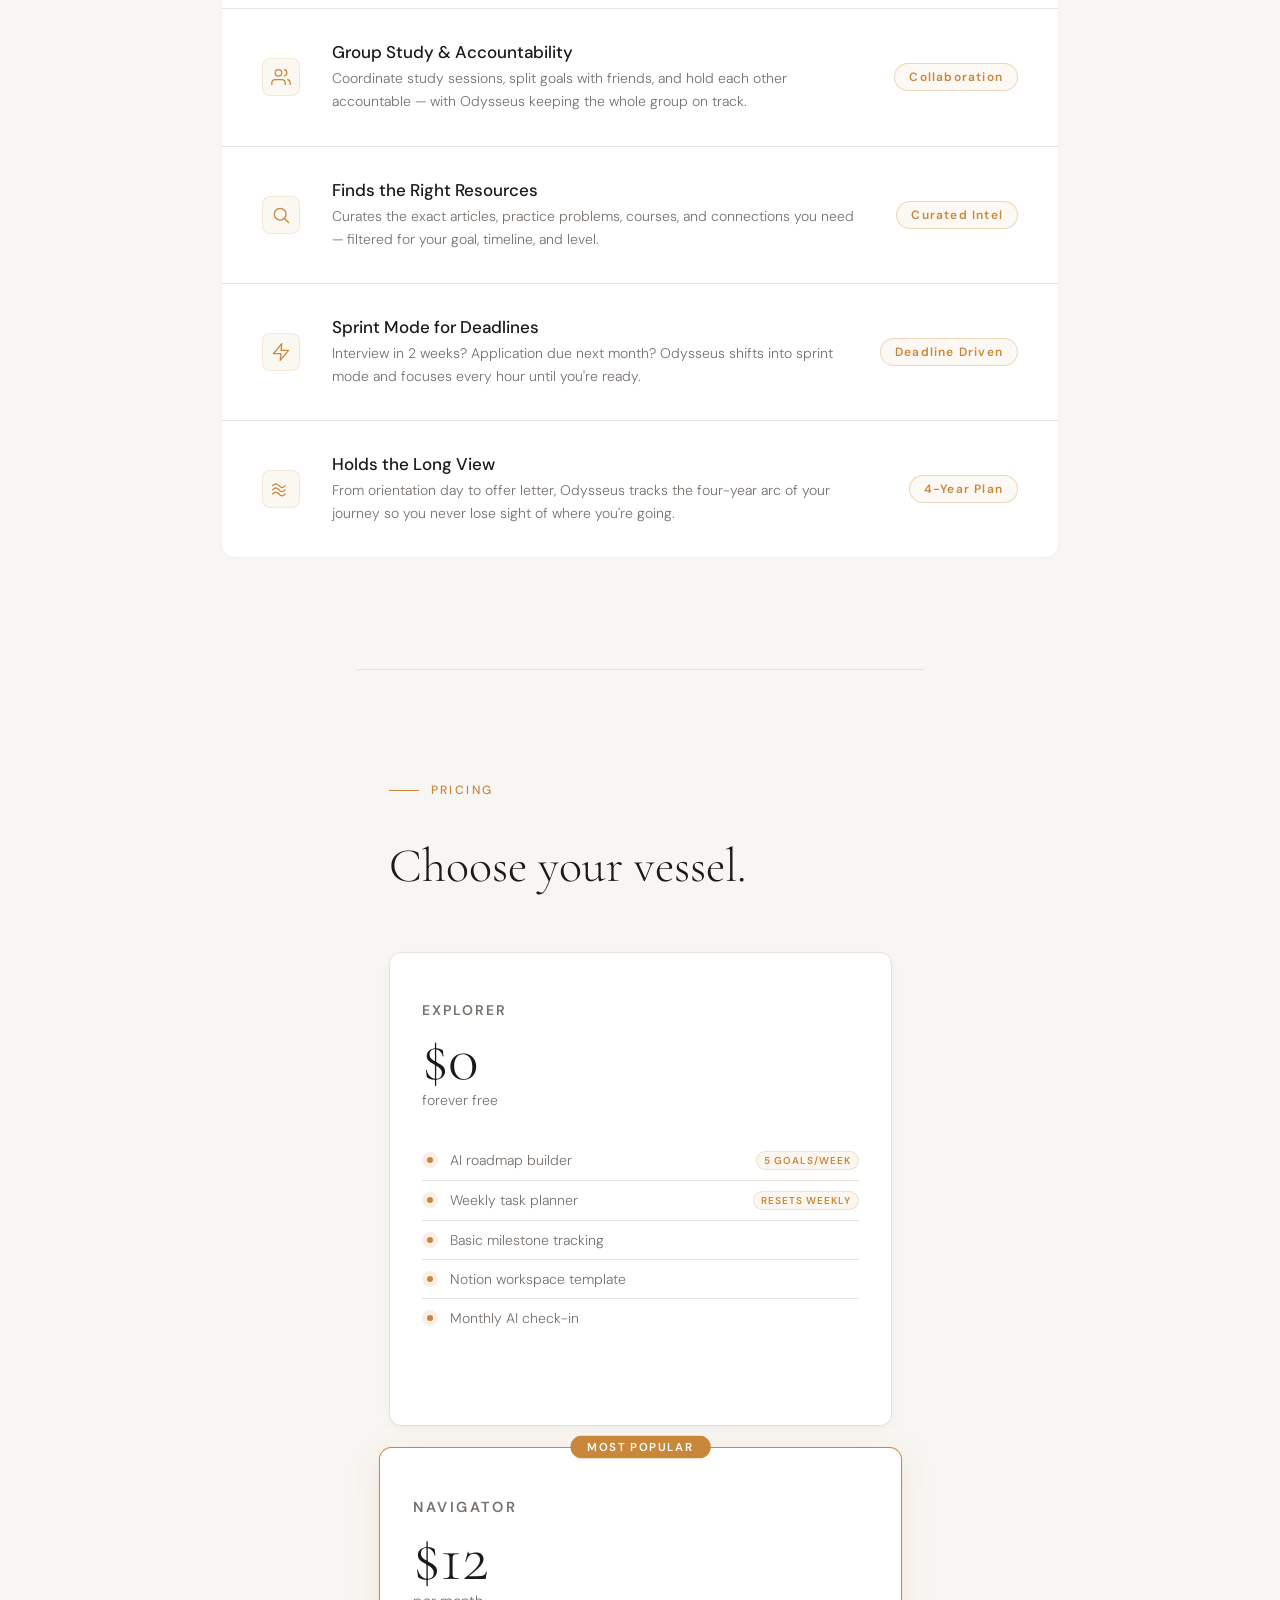
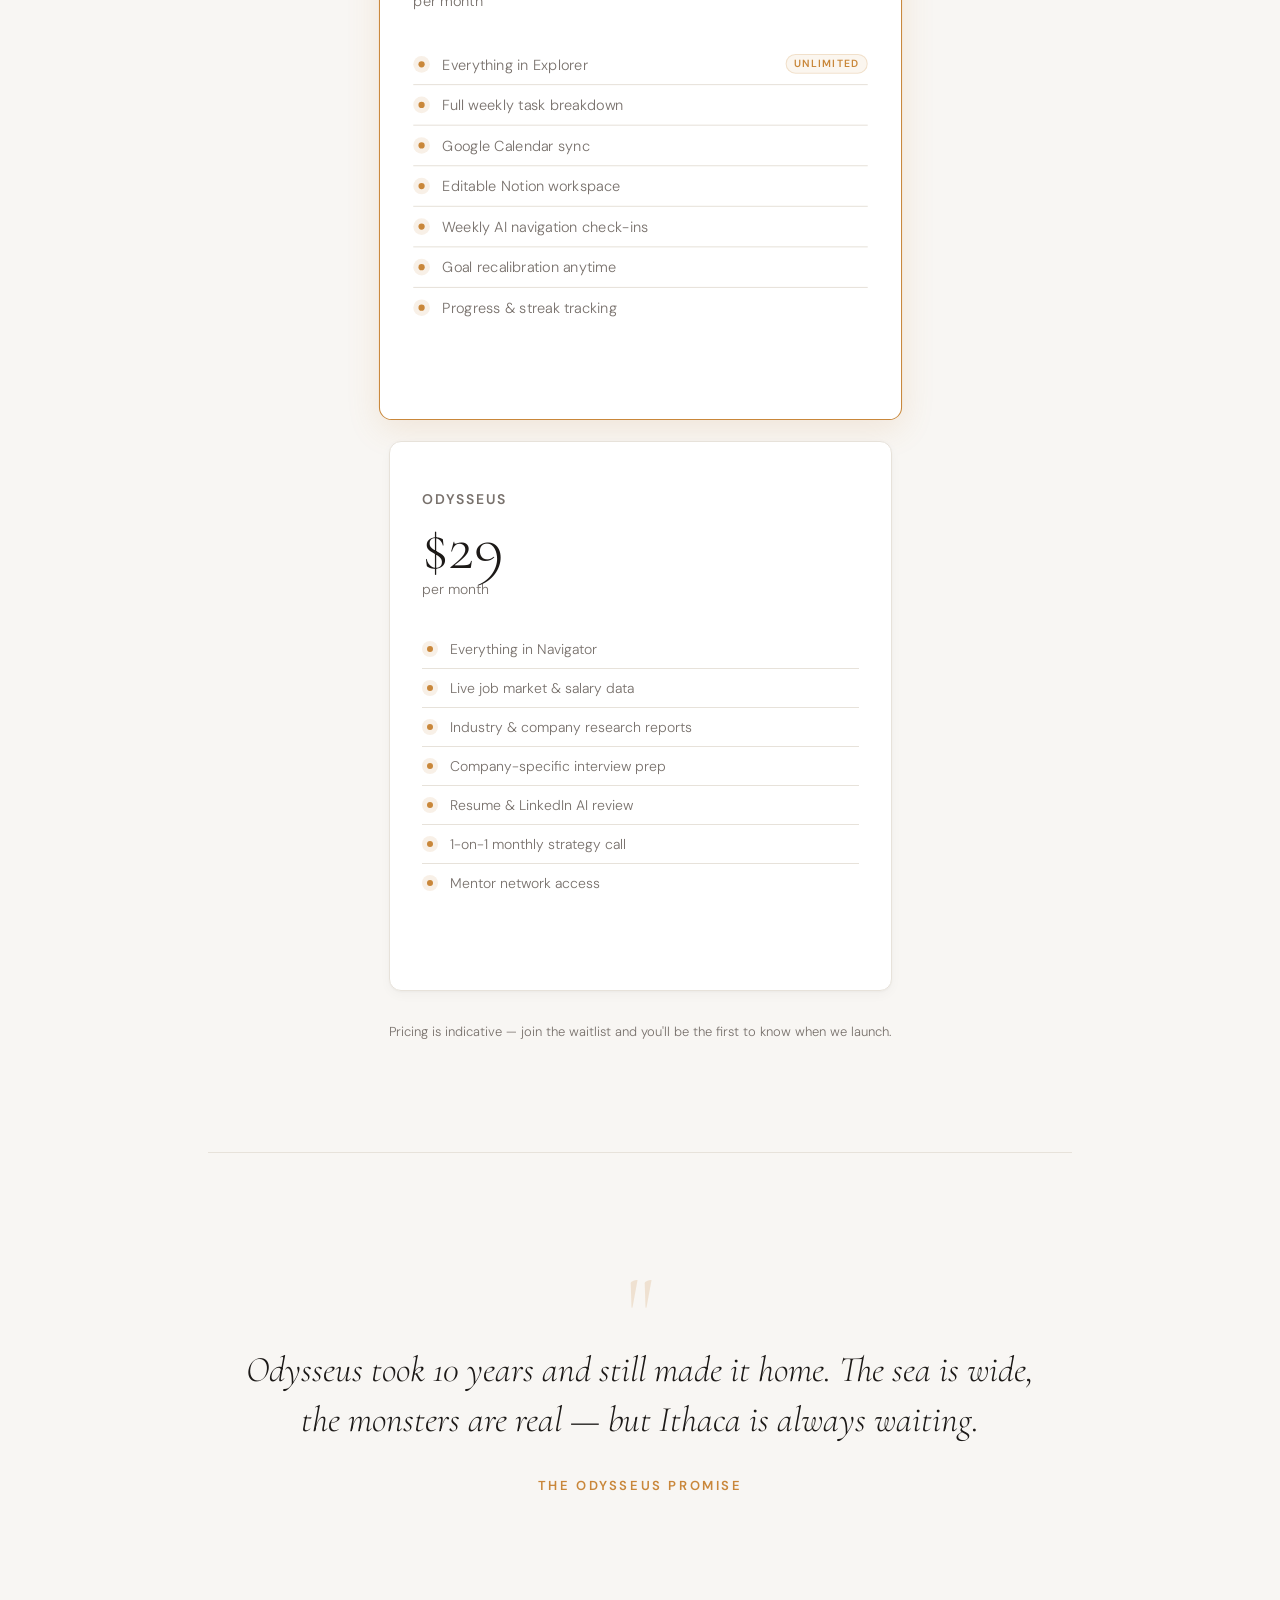
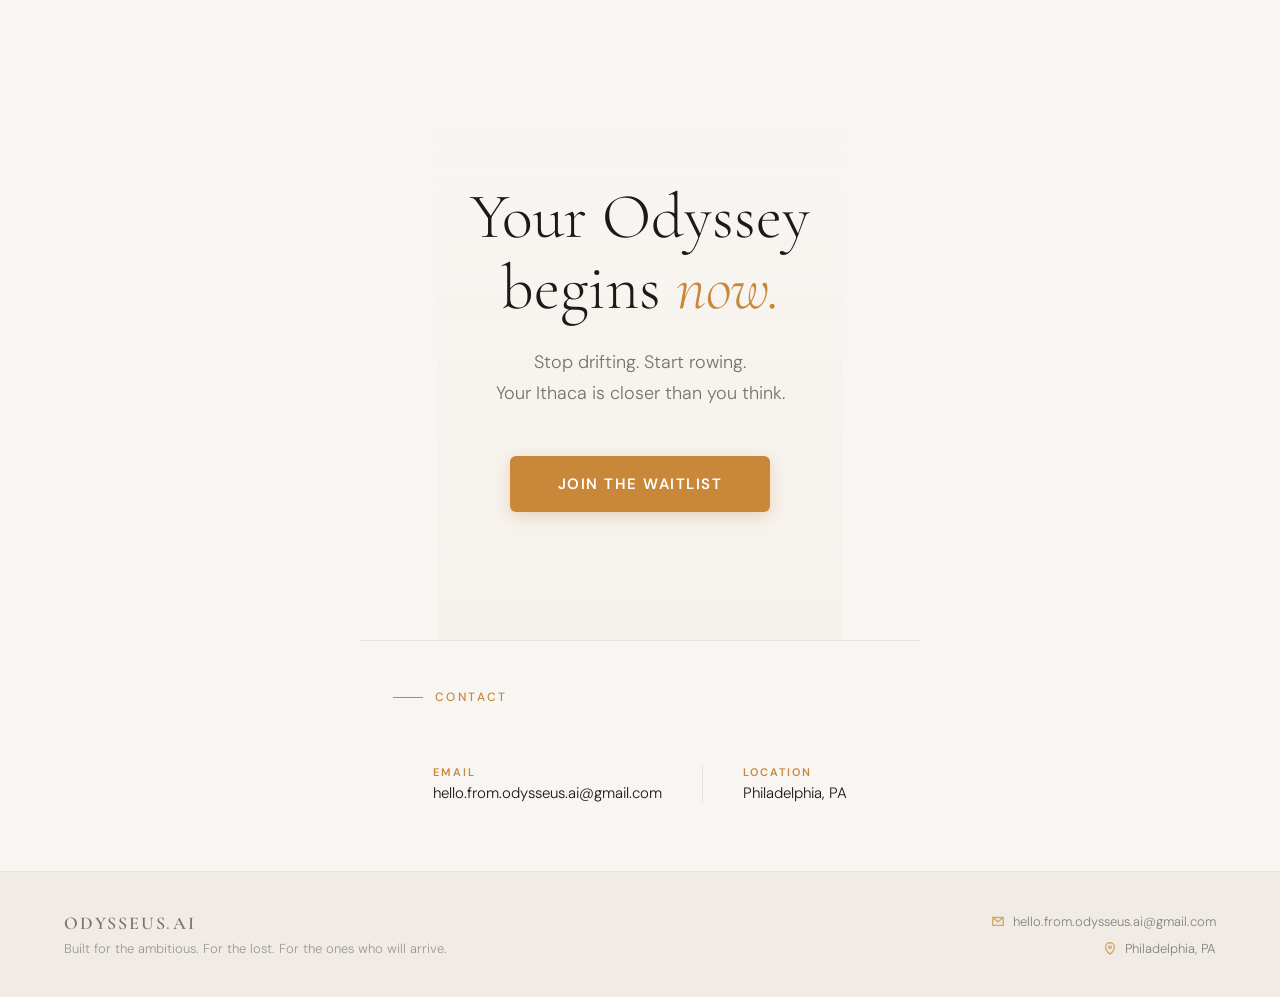
==== commit d6dd546c: "updated ui" ====
--- a/index.html
+++ b/index.html
@@ -2,10 +2,11 @@
 <html lang="en">
 <head>
   <meta charset="UTF-8">
-  <meta name="viewport" content="width=device-width, initial-scale=1.0">
+  <meta name="viewport" content="width=device-width, initial-scale=1.0, viewport-fit=cover">
   <title>Odysseus AI | Your Ambition, Mapped.</title>
   <meta name="description" content="Odysseus AI is your personal career navigator — for interviews next week, big dreams next year, or the entire journey ahead.">
   <link rel="stylesheet" href="styles.css">
+  <link rel="icon" type="image/svg+xml" href="favicon.svg">
 </head>
 <body>
   <div class="stars" id="stars"></div>
@@ -34,10 +35,12 @@
     </div>
 
 
+    <div class="hero-wrapper">
+    <canvas id="hero-canvas" class="hero-canvas"></canvas>
     <section class="hero" style="border-top:none;">
       <div class="eyebrow fade-up">AI Career Navigator &nbsp;·&nbsp; For Any Student, Any Goal</div>
       <h1 class="hero-title fade-up delay-1">Your <em>Ithaca</em><br>is waiting.</h1>
-      <p class="hero-sub fade-up delay-2">From next week's interview to your four-year ambition —<br>just tell us where you want to go.</p>
+      <p class="hero-sub fade-up delay-2">Daily check-ins, smart scheduling, and a personal AI that finds time in your busy life — so you can actually reach your goals.</p>
 
       <!-- Typing demo widget -->
       <div class="typing-demo fade-up delay-3" id="typing-demo">
@@ -57,24 +60,54 @@
         </div>
       </div>
 
-      <a href="https://forms.gle/SqBXgmS1zUqwXqD68" target="_blank" class="hero-cta fade-up delay-4">Join the Waitlist</a>
-      <div class="scroll-line fade-up" style="animation-delay:1.2s"></div>
-    </section>
+      <div class="scroll-hint fade-up" style="animation-delay:1.0s">
+        <div class="scroll-mouse">
+          <div class="scroll-wheel"></div>
+        </div>
+        <span class="scroll-label">Scroll</span>
+      </div>
+    </section>
+    </div><!-- /.hero-wrapper -->
 
     <section class="reveal">
-      <div class="section-label">The Problem</div>
+      <div class="section-label">Why Students Struggle</div>
+      <h2 class="sec-title pain-title">You have ambition.<br>You need a system.</h2>
       <div class="pain-grid">
         <div class="pain-card">
-          <div class="pain-num">01</div>
-          <p class="pain-text">You have big goals. No clear path to get there.</p>
+          <div class="pain-icon">
+            <svg viewBox="0 0 24 24" fill="none" stroke="currentColor" stroke-width="1.5" stroke-linecap="round" stroke-linejoin="round"><circle cx="12" cy="12" r="9"/><circle cx="12" cy="12" r="5"/><circle cx="12" cy="12" r="1.5" fill="currentColor" stroke="none"/></svg>
+          </div>
+          <div class="pain-card-body">
+            <div class="pain-heading">Big goals, no roadmap</div>
+            <p class="pain-text">You know where you want to go — med school, Google, your own startup — but no one has mapped the path from here to there.</p>
+          </div>
         </div>
         <div class="pain-card">
-          <div class="pain-num">02</div>
-          <p class="pain-text">Everyone is busy. Nobody is guiding you.</p>
+          <div class="pain-icon">
+            <svg viewBox="0 0 24 24" fill="none" stroke="currentColor" stroke-width="1.5" stroke-linecap="round" stroke-linejoin="round"><circle cx="12" cy="12" r="9"/><polyline points="12 7 12 12 15.5 15.5"/></svg>
+          </div>
+          <div class="pain-card-body">
+            <div class="pain-heading">Time slips away</div>
+            <p class="pain-text">Classes, clubs, work, life — your calendar is packed. Critical deadlines sneak up and you have no system to stay ahead.</p>
+          </div>
         </div>
         <div class="pain-card">
-          <div class="pain-num">03</div>
-          <p class="pain-text">Time moves fast. Most students figure it out too late.</p>
+          <div class="pain-icon">
+            <svg viewBox="0 0 24 24" fill="none" stroke="currentColor" stroke-width="1.5" stroke-linecap="round" stroke-linejoin="round"><circle cx="12" cy="12" r="9"/><polygon points="12 4 14.5 12 12 20 9.5 12" fill="currentColor" stroke="none" opacity="0.7"/></svg>
+          </div>
+          <div class="pain-card-body">
+            <div class="pain-heading">No one guiding you</div>
+            <p class="pain-text">Professors are busy. Career centers are overwhelmed. You're navigating one of the most important journeys of your life — alone.</p>
+          </div>
+        </div>
+        <div class="pain-card">
+          <div class="pain-icon">
+            <svg viewBox="0 0 24 24" fill="none" stroke="currentColor" stroke-width="1.5" stroke-linecap="round" stroke-linejoin="round"><path d="M4 4h7v16H4z"/><path d="M13 4h7v16h-7z"/><line x1="11" y1="4" x2="11" y2="20"/></svg>
+          </div>
+          <div class="pain-card-body">
+            <div class="pain-heading">Can't find the right resources</div>
+            <p class="pain-text">The internet has everything — which makes it useless. You don't need more content. You need the right resource, right now, for your goal.</p>
+          </div>
         </div>
       </div>
     </section>
@@ -110,32 +143,68 @@
     </section>
 
     <section class="reveal">
-      <div class="section-label">What You Can Do</div>
-      <h2 class="sec-title">Any horizon. Any timeline.</h2>
+      <div class="section-label">What Odysseus Does For You</div>
+      <h2 class="sec-title">Your AI, always in your corner.</h2>
       <div class="use-case-list">
         <div class="use-case">
-          <div class="use-case-icon">⚡</div>
-          <div class="use-case-content">
-            <div class="use-case-title">Immediate Goals</div>
-            <p class="use-case-desc">Technical interview in 2 weeks? Scholarship deadline next month? Odysseus creates a sprint plan and keeps you focused.</p>
-          </div>
-          <div class="use-case-tag">Days → Weeks</div>
-        </div>
-        <div class="use-case">
-          <div class="use-case-icon">🧭</div>
-          <div class="use-case-content">
-            <div class="use-case-title">Semester Milestones</div>
-            <p class="use-case-desc">Internship season, research applications, club leadership — Odysseus maps the semester so nothing sneaks up on you.</p>
-          </div>
-          <div class="use-case-tag">Months</div>
-        </div>
-        <div class="use-case">
-          <div class="use-case-icon">🌊</div>
-          <div class="use-case-content">
-            <div class="use-case-title">The Full Journey</div>
-            <p class="use-case-desc">4 years of college. From orientation to offer letter. Odysseus holds the long view so you can focus on what's in front of you.</p>
-          </div>
-          <div class="use-case-tag">1–4 Years</div>
+          <div class="use-case-icon">
+            <svg viewBox="0 0 24 24" fill="none" stroke="currentColor" stroke-width="1.5" stroke-linecap="round" stroke-linejoin="round"><circle cx="12" cy="12" r="9"/><polyline points="8.5 12 11 14.5 15.5 9.5"/></svg>
+          </div>
+          <div class="use-case-content">
+            <div class="use-case-title">Daily &amp; Hourly Check-Ins</div>
+            <p class="use-case-desc">Odysseus checks in with you every day — sometimes every hour when crunch time hits. No more losing track of what matters.</p>
+          </div>
+          <div class="use-case-tag">Always On</div>
+        </div>
+        <div class="use-case">
+          <div class="use-case-icon">
+            <svg viewBox="0 0 24 24" fill="none" stroke="currentColor" stroke-width="1.5" stroke-linecap="round" stroke-linejoin="round"><rect x="3" y="4" width="18" height="17" rx="2"/><line x1="3" y1="9" x2="21" y2="9"/><line x1="8" y1="2" x2="8" y2="6"/><line x1="16" y1="2" x2="16" y2="6"/></svg>
+          </div>
+          <div class="use-case-content">
+            <div class="use-case-title">Finds Time in Your Busy Schedule</div>
+            <p class="use-case-desc">Syncs with your calendar and carves out focused work windows. No more "I didn't have time" — Odysseus makes the time for you.</p>
+          </div>
+          <div class="use-case-tag">Smart Scheduling</div>
+        </div>
+        <div class="use-case">
+          <div class="use-case-icon">
+            <svg viewBox="0 0 24 24" fill="none" stroke="currentColor" stroke-width="1.5" stroke-linecap="round" stroke-linejoin="round"><path d="M17 21v-2a4 4 0 0 0-4-4H5a4 4 0 0 0-4 4v2"/><circle cx="9" cy="7" r="4"/><path d="M23 21v-2a4 4 0 0 0-3-3.87"/><path d="M16 3.13a4 4 0 0 1 0 7.75"/></svg>
+          </div>
+          <div class="use-case-content">
+            <div class="use-case-title">Group Study &amp; Accountability</div>
+            <p class="use-case-desc">Coordinate study sessions, split goals with friends, and hold each other accountable — with Odysseus keeping the whole group on track.</p>
+          </div>
+          <div class="use-case-tag">Collaboration</div>
+        </div>
+        <div class="use-case">
+          <div class="use-case-icon">
+            <svg viewBox="0 0 24 24" fill="none" stroke="currentColor" stroke-width="1.5" stroke-linecap="round" stroke-linejoin="round"><circle cx="11" cy="11" r="7"/><line x1="16.5" y1="16.5" x2="21" y2="21"/></svg>
+          </div>
+          <div class="use-case-content">
+            <div class="use-case-title">Finds the Right Resources</div>
+            <p class="use-case-desc">Curates the exact articles, practice problems, courses, and connections you need — filtered for your goal, timeline, and level.</p>
+          </div>
+          <div class="use-case-tag">Curated Intel</div>
+        </div>
+        <div class="use-case">
+          <div class="use-case-icon">
+            <svg viewBox="0 0 24 24" fill="none" stroke="currentColor" stroke-width="1.5" stroke-linecap="round" stroke-linejoin="round"><polyline points="13 2 3 14 12 14 11 22 21 10 12 10 13 2"/></svg>
+          </div>
+          <div class="use-case-content">
+            <div class="use-case-title">Sprint Mode for Deadlines</div>
+            <p class="use-case-desc">Interview in 2 weeks? Application due next month? Odysseus shifts into sprint mode and focuses every hour until you're ready.</p>
+          </div>
+          <div class="use-case-tag">Deadline Driven</div>
+        </div>
+        <div class="use-case">
+          <div class="use-case-icon">
+            <svg viewBox="0 0 24 24" fill="none" stroke="currentColor" stroke-width="1.5" stroke-linecap="round"><path d="M2 8 c2.5-3 5-3 7.5 0s5 3 7.5 0"/><path d="M2 13 c2.5-3 5-3 7.5 0s5 3 7.5 0"/><path d="M2 18 c2.5-3 5-3 7.5 0s5 3 7.5 0"/></svg>
+          </div>
+          <div class="use-case-content">
+            <div class="use-case-title">Holds the Long View</div>
+            <p class="use-case-desc">From orientation day to offer letter, Odysseus tracks the four-year arc of your journey so you never lose sight of where you're going.</p>
+          </div>
+          <div class="use-case-tag">4-Year Plan</div>
         </div>
       </div>
     </section>
--- a/styles.css
+++ b/styles.css
@@ -1,29 +1,33 @@
 @import url('https://fonts.googleapis.com/css2?family=Cormorant+Garamond:ital,wght@0,300;0,400;0,600;1,300;1,400&family=DM+Sans:wght@300;400;500;600&family=JetBrains+Mono:wght@400;500&display=swap');
 
 :root {
-  --bg: #05060a;
-  --bg-card: rgba(255, 255, 255, 0.02);
-  --bg-card-hover: rgba(255, 255, 255, 0.05);
-  --text-main: #f0ebe0;
-  --text-muted: rgba(240, 235, 224, 0.6);
-  --accent: #d4af37;
-  --border-light: rgba(240, 235, 224, 0.08);
-  --border-accent: rgba(212, 175, 55, 0.3);
+  --bg: #f8f6f3;
+  --bg-card: #ffffff;
+  --bg-card-hover: #fffdf9;
+  --text-main: #1c1917;
+  --text-muted: #78716c;
+  --accent: #c9873a;
+  --border-light: #e7e2da;
+  --border-accent: rgba(201, 135, 58, 0.3);
   --font-serif: 'Cormorant Garamond', serif;
   --font-sans: 'DM Sans', sans-serif;
   --z-background: -10;
-  --z-stars: -5;
   --z-content: 1;
 }
 
 html {
   scroll-behavior: smooth;
+  overflow-x: hidden;
 }
 
 * {
   box-sizing: border-box;
   margin: 0;
   padding: 0;
+}
+
+a, button {
+  touch-action: manipulation;
 }
 
 body {
@@ -35,53 +39,31 @@
   -webkit-font-smoothing: antialiased;
 }
 
-/* Background glowing orbs */
 body::before, body::after {
   content: '';
   position: fixed;
-  width: 600px;
-  height: 600px;
+  width: 700px;
+  height: 700px;
   border-radius: 50%;
-  filter: blur(150px);
+  filter: blur(180px);
   z-index: var(--z-background);
-  opacity: 0.15;
   pointer-events: none;
 }
 
 body::before {
-  top: -100px;
+  top: -150px;
   left: -200px;
-  background: radial-gradient(circle, var(--accent), transparent 70%);
+  background: radial-gradient(circle, rgba(201, 135, 58, 0.18), transparent 70%);
 }
 
 body::after {
   bottom: -200px;
-  right: -100px;
-  background: radial-gradient(circle, #5b4dff, transparent 70%);
-}
-
-.stars {
-  position: fixed;
-  top: 0;
-  left: 0;
-  right: 0;
-  bottom: 0;
-  pointer-events: none;
-  z-index: var(--z-stars);
-}
-
-.star {
-  position: absolute;
-  background: #fff;
-  border-radius: 50%;
-  box-shadow: 0 0 4px #fff;
-  animation: twinkle 3s infinite alternate;
-}
-
-@keyframes twinkle {
-  0% { opacity: 0.1; transform: scale(0.8); }
-  100% { opacity: 0.8; transform: scale(1.2); }
-}
+  right: -150px;
+  background: radial-gradient(circle, rgba(91, 77, 255, 0.07), transparent 70%);
+}
+
+/* stars hidden in light mode */
+.stars { display: none; }
 
 .content {
   position: relative;
@@ -91,16 +73,19 @@
   min-height: 100vh;
 }
 
+/* ── Nav ────────────────────────────────────────────────── */
 nav {
   display: flex;
   align-items: center;
   justify-content: space-between;
   padding: 1.5rem 4rem;
-  background: #05060a;
+  background: rgba(248, 246, 243, 0.9);
   border-bottom: 1px solid var(--border-light);
   position: sticky;
   top: 0;
   z-index: 100;
+  backdrop-filter: blur(14px);
+  -webkit-backdrop-filter: blur(14px);
 }
 
 .logo {
@@ -153,23 +138,23 @@
 .nav-cta {
   font-size: 13px;
   font-weight: 600;
-  color: var(--bg);
+  color: #fff;
   background: var(--accent);
   text-decoration: none;
   padding: 10px 24px;
-  border-radius: 4px;
+  border-radius: 6px;
   letter-spacing: 0.05em;
   text-transform: uppercase;
   transition: all 0.3s ease;
-  box-shadow: 0 4px 15px rgba(212, 175, 55, 0.2);
+  box-shadow: 0 2px 8px rgba(201, 135, 58, 0.25);
 }
 
 .nav-cta:hover {
   transform: translateY(-2px);
-  box-shadow: 0 6px 20px rgba(212, 175, 55, 0.4);
-}
-
-/* ── Hamburger button (hidden on desktop) ─────────────── */
+  box-shadow: 0 6px 18px rgba(201, 135, 58, 0.35);
+}
+
+/* ── Hamburger ─────────────────────────────────────────── */
 .ham-btn {
   display: none;
   flex-direction: column;
@@ -192,12 +177,12 @@
   transition: transform 0.25s ease, opacity 0.25s ease;
 }
 
-/* ── Mobile fullscreen menu ───────────────────────────── */
+/* ── Mobile menu ──────────────────────────────────────── */
 .mob-menu {
   display: none;
   position: fixed;
   inset: 0;
-  background: #05060a;
+  background: var(--bg);
   z-index: 999;
   flex-direction: column;
   justify-content: center;
@@ -259,7 +244,7 @@
   margin-top: 2rem;
   padding: 12px 28px;
   border: 1px solid var(--border-accent);
-  border-radius: 4px;
+  border-radius: 6px;
   width: auto;
   align-self: flex-start;
   transition: all 0.2s ease;
@@ -270,15 +255,38 @@
 }
 
 .mob-cta:hover {
-  background: rgba(212, 175, 55, 0.08);
-}
-
-
+  background: rgba(201, 135, 58, 0.07);
+}
+
+/* ── Hero wrapper + ocean canvas ───────────────────────── */
+.hero-wrapper {
+  position: relative;
+  overflow: hidden;
+  min-height: 100svh;
+}
+
+.hero-canvas {
+  position: absolute;
+  inset: 0;
+  width: 100%;
+  height: 100%;
+  pointer-events: none;
+  z-index: 0;
+}
+
+/* Night mode — text switches to light so it's readable on dark sky */
+.hero-wrapper[data-night] .hero-title { color: #dce8f8; }
+.hero-wrapper[data-night] .hero-sub   { color: rgba(210, 225, 248, 0.78); }
+.hero-wrapper[data-night] .eyebrow    { color: #c9873a; background: rgba(201,135,58,0.12); border-color: rgba(201,135,58,0.45); }
+
+/* ── Hero ──────────────────────────────────────────────── */
 .hero {
   text-align: center;
-  padding: 8rem 2rem 5rem;
+  padding: 5rem 2rem 1rem;
   max-width: 800px;
   margin: 0 auto;
+  position: relative;
+  z-index: 1;
 }
 
 .eyebrow {
@@ -290,9 +298,11 @@
   margin-bottom: 2rem;
   display: inline-block;
   padding: 6px 16px;
-  border: 1px solid var(--border-accent);
+  border: 1px solid rgba(201, 135, 58, 0.5);
   border-radius: 20px;
-  background: rgba(212, 175, 55, 0.05);
+  background: rgba(252, 249, 244, 0.88);
+  backdrop-filter: blur(6px);
+  -webkit-backdrop-filter: blur(6px);
 }
 
 .hero-title {
@@ -306,7 +316,7 @@
 
 .hero-title em {
   font-style: italic;
-  background: linear-gradient(to right, #d4af37, #f3e5ab);
+  background: linear-gradient(to right, #c9873a, #e8a855);
   -webkit-background-clip: text;
   -webkit-text-fill-color: transparent;
   background-clip: text;
@@ -328,39 +338,73 @@
   font-size: 15px;
   font-weight: 600;
   letter-spacing: 0.08em;
-  color: var(--bg);
+  color: #fff;
   background: var(--accent);
   text-decoration: none;
   padding: 16px 40px;
-  border-radius: 4px;
+  border-radius: 6px;
   transition: all 0.3s ease;
   text-transform: uppercase;
-  box-shadow: 0 4px 20px rgba(212, 175, 55, 0.25);
+  box-shadow: 0 4px 16px rgba(201, 135, 58, 0.3);
 }
 
 .hero-cta:hover {
   transform: translateY(-2px);
-  box-shadow: 0 8px 25px rgba(212, 175, 55, 0.4);
-}
-
-.scroll-line {
-  width: 1px;
-  height: 60px;
-  background: linear-gradient(to bottom, var(--accent), transparent);
+  box-shadow: 0 8px 24px rgba(201, 135, 58, 0.45);
+}
+
+/* ── Scroll hint (mouse widget) ──────────────────────── */
+.scroll-hint {
+  display: flex;
+  flex-direction: column;
+  align-items: center;
+  gap: 8px;
   margin: 3rem auto 0;
 }
 
-/* ── Typing Demo ─────────────────────────────────────── */
+.scroll-mouse {
+  width: 24px;
+  height: 38px;
+  border: 1.5px solid rgba(201, 135, 58, 0.45);
+  border-radius: 12px;
+  position: relative;
+  display: flex;
+  justify-content: center;
+}
+
+.scroll-wheel {
+  width: 3px;
+  height: 7px;
+  background: var(--accent);
+  border-radius: 2px;
+  position: absolute;
+  top: 7px;
+  animation: scrollWheelAnim 1.8s ease-in-out infinite;
+}
+
+@keyframes scrollWheelAnim {
+  0%   { opacity: 1; transform: translateY(0); }
+  80%  { opacity: 0; transform: translateY(12px); }
+  100% { opacity: 0; transform: translateY(12px); }
+}
+
+.scroll-label {
+  font-size: 10px;
+  font-weight: 500;
+  letter-spacing: 0.2em;
+  text-transform: uppercase;
+  color: rgba(201, 135, 58, 0.6);
+}
+
+/* ── Typing Demo — kept dark for contrast ─────────────── */
 .typing-demo {
   margin: 2.5rem auto 2.5rem;
   max-width: 600px;
-  background: rgba(10, 12, 22, 0.7);
-  border: 1px solid rgba(212, 175, 55, 0.25);
+  background: #1a1a2e;
+  border: 1px solid rgba(201, 135, 58, 0.18);
   border-radius: 12px;
   overflow: hidden;
-  box-shadow: 0 8px 40px rgba(0,0,0,0.5), 0 0 0 1px rgba(255,255,255,0.03) inset;
-  backdrop-filter: blur(12px);
-  -webkit-backdrop-filter: blur(12px);
+  box-shadow: 0 8px 32px rgba(0, 0, 0, 0.12), 0 2px 8px rgba(0, 0, 0, 0.06);
 }
 
 .typing-header {
@@ -368,15 +412,14 @@
   align-items: center;
   gap: 8px;
   padding: 12px 18px;
-  background: rgba(255,255,255,0.03);
-  border-bottom: 1px solid rgba(255,255,255,0.05);
+  background: rgba(255, 255, 255, 0.04);
+  border-bottom: 1px solid rgba(255, 255, 255, 0.06);
 }
 
 .typing-dot {
   width: 10px;
   height: 10px;
   border-radius: 50%;
-  background: rgba(255,255,255,0.12);
 }
 .typing-dot:nth-child(1) { background: #ff5f57; }
 .typing-dot:nth-child(2) { background: #febc2e; }
@@ -384,7 +427,7 @@
 
 .typing-label {
   font-size: 12px;
-  color: rgba(240,235,224,0.3);
+  color: rgba(255, 255, 255, 0.3);
   letter-spacing: 0.08em;
   margin-left: 6px;
 }
@@ -408,7 +451,7 @@
   font-family: 'JetBrains Mono', monospace;
   font-size: 16px;
   font-weight: 400;
-  color: var(--text-main);
+  color: #f0ebe0;
   line-height: 1.6;
   letter-spacing: 0.01em;
 }
@@ -424,18 +467,18 @@
 
 .typing-footer {
   padding: 10px 18px;
-  background: rgba(212,175,55,0.04);
-  border-top: 1px solid rgba(212,175,55,0.1);
+  background: rgba(201, 135, 58, 0.06);
+  border-top: 1px solid rgba(201, 135, 58, 0.1);
 }
 
 .typing-hint {
   font-size: 12px;
-  color: rgba(212,175,55,0.6);
+  color: rgba(201, 135, 58, 0.75);
   letter-spacing: 0.05em;
   font-weight: 500;
 }
 
-/* Animations that are purely for load */
+/* ── Animations ──────────────────────────────────────── */
 .fade-up {
   opacity: 0;
   animation: fadeUpAnim 0.8s forwards ease-out;
@@ -447,10 +490,9 @@
 
 @keyframes fadeUpAnim {
   from { opacity: 0; transform: translateY(20px); }
-  to { opacity: 1; transform: translateY(0); }
-}
-
-/* Scroll reveal via JS */
+  to   { opacity: 1; transform: translateY(0); }
+}
+
 .reveal {
   opacity: 0;
   transform: translateY(30px);
@@ -461,6 +503,7 @@
   transform: translateY(0);
 }
 
+/* ── Sections ─────────────────────────────────────────── */
 section {
   padding: 7rem 2rem;
   max-width: 900px;
@@ -496,50 +539,75 @@
   line-height: 1.2;
 }
 
+/* ── Pain Cards ─────────────────────────────────────── */
+.pain-title {
+  margin-bottom: 2.5rem;
+}
+
 .pain-grid {
   display: grid;
-  grid-template-columns: repeat(auto-fit, minmax(240px, 1fr));
-  gap: 1.5rem;
+  grid-template-columns: repeat(2, 1fr);
+  gap: 1.25rem;
 }
 
 .pain-card {
   background: var(--bg-card);
   border: 1px solid var(--border-light);
+  border-radius: 12px;
+  padding: 1.75rem 1.5rem;
+  display: flex;
+  align-items: flex-start;
+  gap: 1rem;
+  transition: all 0.4s ease;
+  box-shadow: 0 1px 3px rgba(0,0,0,0.04), 0 4px 12px rgba(0,0,0,0.03);
+}
+
+.pain-card:hover {
+  transform: translateY(-4px);
+  border-color: var(--border-accent);
+  box-shadow: 0 8px 28px rgba(0, 0, 0, 0.08);
+}
+
+.pain-icon {
+  width: 36px;
+  height: 36px;
+  flex-shrink: 0;
+  display: flex;
+  align-items: center;
+  justify-content: center;
+  background: rgba(201, 135, 58, 0.08);
   border-radius: 8px;
-  padding: 2.5rem 2rem;
-  transition: all 0.4s ease;
-  backdrop-filter: blur(10px);
-  -webkit-backdrop-filter: blur(10px);
-}
-
-.pain-card:hover {
-  background: var(--bg-card-hover);
-  transform: translateY(-5px);
-  border-color: var(--border-accent);
-  box-shadow: 0 10px 30px rgba(0,0,0,0.5);
-}
-
-.pain-num {
-  font-family: var(--font-serif);
-  font-size: 56px;
-  font-weight: 300;
-  color: rgba(212, 175, 55, 0.15);
-  line-height: 1;
-  margin-bottom: 1rem;
-  transition: color 0.4s ease;
-}
-
-.pain-card:hover .pain-num {
-  color: rgba(212, 175, 55, 0.4);
+  border: 1px solid rgba(201, 135, 58, 0.15);
+  padding: 6px;
+  margin-top: 1px;
+  color: var(--accent);
+}
+
+.pain-icon svg {
+  width: 100%;
+  height: 100%;
+}
+
+.pain-card-body {
+  flex: 1;
+}
+
+.pain-heading {
+  font-size: 16px;
+  font-weight: 600;
+  color: var(--text-main);
+  margin-bottom: 0.5rem;
+  letter-spacing: -0.01em;
 }
 
 .pain-text {
-  font-size: 16px;
-  font-weight: 300;
-  line-height: 1.7;
+  font-size: 14px;
+  font-weight: 300;
+  line-height: 1.65;
   color: var(--text-muted);
 }
 
+/* ── Steps ──────────────────────────────────────────── */
 .step {
   display: flex;
   gap: 2.5rem;
@@ -554,7 +622,6 @@
 }
 
 .step:hover {
-  background: rgba(255, 255, 255, 0.01);
   padding-left: 1rem;
 }
 
@@ -594,125 +661,85 @@
   padding: 4px 12px;
   border-radius: 20px;
   white-space: nowrap;
-  background: rgba(212, 175, 55, 0.05);
-}
-
-/* SIGNUP */
-.signup-wrap {
-  background: linear-gradient(145deg, rgba(20, 22, 35, 0.8), rgba(10, 12, 20, 0.9));
-  border: 1px solid var(--border-accent);
+  background: rgba(201, 135, 58, 0.05);
+}
+
+/* ── Use Cases ──────────────────────────────────────── */
+.use-case-list {
+  display: flex;
+  flex-direction: column;
+  gap: 1px;
+  background: var(--border-light);
   border-radius: 12px;
-  padding: 4rem;
-  max-width: 600px;
-  margin: 0 auto;
-  box-shadow: 0 20px 50px rgba(0,0,0,0.5), inset 0 0 0 1px rgba(255,255,255,0.02);
-  backdrop-filter: blur(20px);
-  -webkit-backdrop-filter: blur(20px);
-}
-
-.signup-title {
-  font-family: var(--font-serif);
-  font-size: 38px;
-  font-weight: 300;
+  overflow: hidden;
+  box-shadow: 0 1px 3px rgba(0,0,0,0.04);
+}
+
+.use-case {
+  background: var(--bg-card);
+  padding: 2rem 2.5rem;
+  display: flex;
+  align-items: center;
+  gap: 2rem;
+  transition: all 0.35s ease;
+  cursor: default;
+}
+
+.use-case:hover {
+  background: var(--bg-card-hover);
+  padding-left: 3rem;
+}
+
+.use-case-icon {
+  width: 38px;
+  height: 38px;
+  flex-shrink: 0;
+  display: flex;
+  align-items: center;
+  justify-content: center;
+  background: rgba(201, 135, 58, 0.07);
+  border-radius: 8px;
+  border: 1px solid rgba(201, 135, 58, 0.14);
+  padding: 8px;
+  color: var(--accent);
+}
+
+.use-case-icon svg {
+  width: 100%;
+  height: 100%;
+}
+
+.use-case-content {
+  flex: 1;
+}
+
+.use-case-title {
+  font-size: 17px;
+  font-weight: 500;
   color: var(--text-main);
-  margin-bottom: 0.5rem;
-  text-align: center;
-}
-
-.signup-sub {
-  font-size: 15px;
+  margin-bottom: 4px;
+}
+
+.use-case-desc {
+  font-size: 14px;
+  font-weight: 300;
   color: var(--text-muted);
-  text-align: center;
-  margin-bottom: 2.5rem;
-  font-weight: 300;
-}
-
-.field {
-  margin-bottom: 1.5rem;
-}
-
-.field label {
-  display: block;
+  line-height: 1.65;
+}
+
+.use-case-tag {
   font-size: 12px;
   font-weight: 600;
-  letter-spacing: 0.15em;
-  color: var(--text-muted);
-  text-transform: uppercase;
-  margin-bottom: 0.75rem;
-}
-
-.field input,
-.field select,
-.field textarea {
-  width: 100%;
-  background: rgba(0, 0, 0, 0.2);
-  border: 1px solid var(--border-light);
-  color: var(--text-main);
-  padding: 14px 16px;
-  border-radius: 6px;
-  font-size: 15px;
-  font-family: var(--font-sans);
-  outline: none;
-  transition: all 0.3s ease;
-  resize: none;
-}
-
-.field input::placeholder,
-.field textarea::placeholder {
-  color: rgba(240, 235, 224, 0.3);
-}
-
-.field input:focus,
-.field select:focus,
-.field textarea:focus {
-  border-color: var(--accent);
-  background: rgba(0, 0, 0, 0.4);
-  box-shadow: 0 0 0 3px rgba(212, 175, 55, 0.1);
-}
-
-.field select {
-  appearance: none;
-  background-image: url("data:image/svg+xml,%3Csvg xmlns='http://www.w3.org/2000/svg' width='10' height='6'%3E%3Cpath d='M0 0l5 6 5-6z' fill='%23d4af37'/%3E%3C/svg%3E");
-  background-repeat: no-repeat;
-  background-position: right 16px center;
-  cursor: pointer;
-}
-
-.field select option {
-  background: var(--bg);
-  color: var(--text-main);
-}
-
-.submit-btn {
-  width: 100%;
-  background: var(--accent);
-  color: var(--bg);
-  border: none;
-  padding: 16px;
-  font-size: 15px;
-  font-weight: 600;
   letter-spacing: 0.1em;
-  border-radius: 6px;
-  cursor: pointer;
-  margin-top: 1rem;
-  transition: all 0.3s ease;
-  text-transform: uppercase;
-}
-
-.submit-btn:hover {
-  transform: translateY(-2px);
-  box-shadow: 0 8px 25px rgba(212, 175, 55, 0.3);
-}
-
-.signup-note {
-  text-align: center;
-  font-size: 13px;
-  color: rgba(240, 235, 224, 0.4);
-  margin-top: 1.5rem;
-  font-weight: 300;
-}
-
-/* PRICING */
+  color: var(--accent);
+  border: 1px solid var(--border-accent);
+  padding: 5px 14px;
+  border-radius: 20px;
+  white-space: nowrap;
+  background: rgba(201, 135, 58, 0.05);
+}
+
+/* ── Pricing ────────────────────────────────────────── */
 .price-grid {
   display: grid;
   grid-template-columns: repeat(auto-fit, minmax(260px, 1fr));
@@ -727,26 +754,23 @@
   border-radius: 12px;
   position: relative;
   transition: all 0.4s ease;
-  backdrop-filter: blur(10px);
-  -webkit-backdrop-filter: blur(10px);
+  box-shadow: 0 1px 3px rgba(0,0,0,0.04), 0 4px 12px rgba(0,0,0,0.03);
 }
 
 .price-card:hover {
-  background: var(--bg-card-hover);
-  transform: translateY(-10px);
-  border-color: rgba(240, 235, 224, 0.2);
+  transform: translateY(-6px);
+  box-shadow: 0 12px 32px rgba(0, 0, 0, 0.09);
 }
 
 .price-card.featured {
-  background: linear-gradient(180deg, rgba(20, 22, 35, 0.6) 0%, rgba(10, 12, 20, 0.8) 100%);
-  border: 1px solid var(--border-accent);
-  transform: scale(1.05);
-  box-shadow: 0 20px 40px rgba(0,0,0,0.4);
+  border: 1.5px solid var(--accent);
+  transform: scale(1.04);
+  box-shadow: 0 8px 32px rgba(201, 135, 58, 0.15);
 }
 
 .price-card.featured:hover {
-  transform: scale(1.05) translateY(-5px);
-  box-shadow: 0 30px 50px rgba(0,0,0,0.6);
+  transform: scale(1.04) translateY(-4px);
+  box-shadow: 0 16px 40px rgba(201, 135, 58, 0.2);
 }
 
 .price-badge {
@@ -758,7 +782,7 @@
   font-weight: 600;
   letter-spacing: 0.15em;
   text-transform: uppercase;
-  color: var(--bg);
+  color: #fff;
   background: var(--accent);
   padding: 4px 16px;
   border-radius: 20px;
@@ -783,7 +807,7 @@
 
 .price-period {
   font-size: 14px;
-  color: rgba(240, 235, 224, 0.4);
+  color: var(--text-muted);
   font-weight: 300;
   margin-bottom: 2rem;
 }
@@ -798,7 +822,7 @@
   font-weight: 300;
   color: var(--text-muted);
   padding: 10px 0;
-  border-bottom: 1px solid rgba(240, 235, 224, 0.05);
+  border-bottom: 1px solid var(--border-light);
   display: flex;
   align-items: center;
   gap: 12px;
@@ -813,9 +837,9 @@
   font-weight: 600;
   letter-spacing: 0.1em;
   text-transform: uppercase;
-  color: rgba(212, 175, 55, 0.7);
-  background: rgba(212, 175, 55, 0.08);
-  border: 1px solid rgba(212, 175, 55, 0.2);
+  color: var(--accent);
+  background: rgba(201, 135, 58, 0.08);
+  border: 1px solid rgba(201, 135, 58, 0.2);
   padding: 2px 7px;
   border-radius: 20px;
   margin-left: auto;
@@ -826,7 +850,7 @@
   width: 16px;
   height: 16px;
   border-radius: 50%;
-  background: rgba(212, 175, 55, 0.15);
+  background: rgba(201, 135, 58, 0.12);
   display: inline-flex;
   align-items: center;
   justify-content: center;
@@ -861,17 +885,17 @@
 }
 
 .price-btn:hover {
-  background: rgba(212, 175, 55, 0.1);
+  background: rgba(201, 135, 58, 0.08);
 }
 
 .price-btn.primary {
   background: var(--accent);
-  color: var(--bg);
+  color: #fff;
 }
 
 .price-btn.primary:hover {
-  background: #e6c245;
-  box-shadow: 0 4px 15px rgba(212, 175, 55, 0.3);
+  background: #d9924a;
+  box-shadow: 0 4px 14px rgba(201, 135, 58, 0.3);
 }
 
 .price-note {
@@ -882,70 +906,7 @@
   text-align: center;
 }
 
-
-
-/* ── Use Cases ───────────────────────────────────────── */
-.use-case-list {
-  display: flex;
-  flex-direction: column;
-  gap: 1px;
-  background: var(--border-light);
-  border-radius: 12px;
-  overflow: hidden;
-}
-
-.use-case {
-  background: var(--bg);
-  padding: 2rem 2.5rem;
-  display: flex;
-  align-items: center;
-  gap: 2rem;
-  transition: all 0.35s ease;
-  cursor: default;
-}
-
-.use-case:hover {
-  background: var(--bg-card-hover);
-  padding-left: 3rem;
-}
-
-.use-case-icon {
-  font-size: 28px;
-  min-width: 40px;
-  text-align: center;
-}
-
-.use-case-content {
-  flex: 1;
-}
-
-.use-case-title {
-  font-size: 17px;
-  font-weight: 500;
-  color: var(--text-main);
-  margin-bottom: 4px;
-}
-
-.use-case-desc {
-  font-size: 14px;
-  font-weight: 300;
-  color: var(--text-muted);
-  line-height: 1.65;
-}
-
-.use-case-tag {
-  font-size: 12px;
-  font-weight: 600;
-  letter-spacing: 0.1em;
-  color: var(--accent);
-  border: 1px solid var(--border-accent);
-  padding: 5px 14px;
-  border-radius: 20px;
-  white-space: nowrap;
-  background: rgba(212,175,55,0.05);
-}
-
-/* ── Contact Section ─────────────────────────────────── */
+/* ── Contact ─────────────────────────────────────────── */
 .contact-section {
   padding-top: 3rem;
   padding-bottom: 3rem;
@@ -969,7 +930,7 @@
 }
 
 a.contact-item:hover {
-  background: rgba(255, 255, 255, 0.03);
+  background: rgba(0, 0, 0, 0.02);
 }
 
 a.contact-item:hover .contact-item-value {
@@ -998,7 +959,7 @@
   flex-shrink: 0;
 }
 
-/* QUOTE */
+/* ── Quote ───────────────────────────────────────────── */
 .quote-section {
   text-align: center;
   padding: 10rem 2rem;
@@ -1008,7 +969,7 @@
   font-family: var(--font-serif);
   font-size: 100px;
   font-weight: 300;
-  color: rgba(212, 175, 55, 0.2);
+  color: rgba(201, 135, 58, 0.18);
   line-height: 0;
   margin-bottom: 2rem;
 }
@@ -1034,10 +995,10 @@
   font-weight: 600;
 }
 
-/* FINAL */
+/* ── Final CTA ───────────────────────────────────────── */
 .final-cta {
   text-align: center;
-  background: linear-gradient(180deg, var(--bg) 0%, rgba(20, 22, 35, 0.5) 100%);
+  background: linear-gradient(180deg, var(--bg) 0%, rgba(201, 135, 58, 0.04) 100%);
   padding: 8rem 2rem;
   border-top: none;
 }
@@ -1069,21 +1030,22 @@
   font-size: 15px;
   font-weight: 600;
   letter-spacing: 0.1em;
-  color: var(--bg);
+  color: #fff;
   background: var(--accent);
   text-decoration: none;
   padding: 18px 48px;
   border-radius: 6px;
   transition: all 0.3s ease;
   text-transform: uppercase;
-  box-shadow: 0 4px 20px rgba(212, 175, 55, 0.3);
+  box-shadow: 0 4px 16px rgba(201, 135, 58, 0.3);
 }
 
 .final-btn:hover {
   transform: translateY(-3px);
-  box-shadow: 0 10px 30px rgba(212, 175, 55, 0.5);
-}
-
+  box-shadow: 0 10px 28px rgba(201, 135, 58, 0.45);
+}
+
+/* ── Footer ──────────────────────────────────────────── */
 footer {
   padding: 2.5rem 4rem;
   border-top: 1px solid var(--border-light);
@@ -1092,7 +1054,7 @@
   justify-content: space-between;
   flex-wrap: wrap;
   gap: 2rem;
-  background: #030408;
+  background: #f0ece5;
   margin-top: auto;
 }
 
@@ -1116,7 +1078,7 @@
 
 .footer-copy {
   font-size: 13px;
-  color: rgba(240, 235, 224, 0.3);
+  color: rgba(28, 25, 23, 0.4);
   font-weight: 300;
 }
 
@@ -1132,7 +1094,7 @@
   align-items: center;
   gap: 8px;
   font-size: 13px;
-  color: rgba(240, 235, 224, 0.45);
+  color: rgba(28, 25, 23, 0.5);
   font-weight: 300;
   transition: color 0.2s ease;
 }
@@ -1159,7 +1121,122 @@
   color: var(--accent);
 }
 
-/* ── Tablet (≤ 900px) ─────────────────────────────────── */
+/* ── Signup form ─────────────────────────────────────── */
+.signup-wrap {
+  background: var(--bg-card);
+  border: 1px solid var(--border-light);
+  border-radius: 12px;
+  padding: 4rem;
+  max-width: 600px;
+  margin: 0 auto;
+  box-shadow: 0 4px 24px rgba(0, 0, 0, 0.06);
+}
+
+.signup-title {
+  font-family: var(--font-serif);
+  font-size: 38px;
+  font-weight: 300;
+  color: var(--text-main);
+  margin-bottom: 0.5rem;
+  text-align: center;
+}
+
+.signup-sub {
+  font-size: 15px;
+  color: var(--text-muted);
+  text-align: center;
+  margin-bottom: 2.5rem;
+  font-weight: 300;
+}
+
+.field {
+  margin-bottom: 1.5rem;
+}
+
+.field label {
+  display: block;
+  font-size: 12px;
+  font-weight: 600;
+  letter-spacing: 0.15em;
+  color: var(--text-muted);
+  text-transform: uppercase;
+  margin-bottom: 0.75rem;
+}
+
+.field input,
+.field select,
+.field textarea {
+  width: 100%;
+  background: var(--bg);
+  border: 1px solid var(--border-light);
+  color: var(--text-main);
+  padding: 14px 16px;
+  border-radius: 6px;
+  font-size: 15px;
+  font-family: var(--font-sans);
+  outline: none;
+  transition: all 0.3s ease;
+  resize: none;
+}
+
+.field input::placeholder,
+.field textarea::placeholder {
+  color: var(--text-muted);
+  opacity: 0.5;
+}
+
+.field input:focus,
+.field select:focus,
+.field textarea:focus {
+  border-color: var(--accent);
+  background: #fff;
+  box-shadow: 0 0 0 3px rgba(201, 135, 58, 0.1);
+}
+
+.field select {
+  appearance: none;
+  background-image: url("data:image/svg+xml,%3Csvg xmlns='http://www.w3.org/2000/svg' width='10' height='6'%3E%3Cpath d='M0 0l5 6 5-6z' fill='%23c9873a'/%3E%3C/svg%3E");
+  background-repeat: no-repeat;
+  background-position: right 16px center;
+  cursor: pointer;
+}
+
+.field select option {
+  background: var(--bg);
+  color: var(--text-main);
+}
+
+.submit-btn {
+  width: 100%;
+  background: var(--accent);
+  color: #fff;
+  border: none;
+  padding: 16px;
+  font-size: 15px;
+  font-weight: 600;
+  letter-spacing: 0.1em;
+  border-radius: 6px;
+  cursor: pointer;
+  margin-top: 1rem;
+  transition: all 0.3s ease;
+  text-transform: uppercase;
+}
+
+.submit-btn:hover {
+  transform: translateY(-2px);
+  box-shadow: 0 8px 20px rgba(201, 135, 58, 0.3);
+}
+
+.signup-note {
+  text-align: center;
+  font-size: 13px;
+  color: var(--text-muted);
+  opacity: 0.6;
+  margin-top: 1.5rem;
+  font-weight: 300;
+}
+
+/* ── Tablet (≤ 900px) ────────────────────────────────── */
 @media (max-width: 900px) {
   nav {
     padding: 1.25rem 2rem;
@@ -1171,7 +1248,7 @@
   }
 
   .hero {
-    padding: 5rem 1.5rem 3rem;
+    padding: 4rem 1.5rem 1rem;
   }
 
   .hero-title {
@@ -1186,7 +1263,7 @@
 
   .price-card.featured {
     transform: none;
-    border: 1px solid var(--accent);
+    border: 1.5px solid var(--accent);
   }
 
   .price-card.featured:hover {
@@ -1194,8 +1271,7 @@
   }
 
   .use-case {
-    flex-direction: column;
-    align-items: flex-start;
+    flex-wrap: wrap;
     gap: 0.75rem;
     padding: 1.5rem;
   }
@@ -1206,6 +1282,10 @@
 
   .use-case-tag {
     align-self: flex-start;
+  }
+
+  .pain-grid {
+    grid-template-columns: 1fr;
   }
 
   .step {
@@ -1251,7 +1331,54 @@
   }
 }
 
-/* ── Mobile (≤ 600px) ─────────────────────────────────── */
+/* ── Mid-tablet (≤ 768px) ────────────────────────────── */
+@media (max-width: 768px) {
+  .nav-links {
+    display: none;
+  }
+
+  .nav-cta {
+    display: none;
+  }
+
+  .ham-btn {
+    display: flex;
+  }
+
+  .hero-title {
+    font-size: 54px;
+  }
+
+  .hero {
+    padding: 3.5rem 1.5rem 1rem;
+  }
+
+  .typing-demo {
+    max-width: 100%;
+  }
+
+  .sec-title {
+    font-size: 40px;
+  }
+
+  /* Force pain grid to single column at tablet */
+  .pain-grid {
+    grid-template-columns: 1fr;
+  }
+
+  /* Use-case: tag wraps below text */
+  .use-case {
+    flex-wrap: wrap;
+    align-items: flex-start;
+  }
+
+  .use-case-tag {
+    order: 3;
+    margin-top: 0.25rem;
+  }
+}
+
+/* ── Mobile (≤ 600px) ────────────────────────────────── */
 @media (max-width: 600px) {
   nav {
     padding: 1rem 1.25rem;
@@ -1278,7 +1405,7 @@
   }
 
   .hero {
-    padding: 4rem 1.25rem 2.5rem;
+    padding: 3rem 1.25rem 0;
   }
 
   .eyebrow {
@@ -1319,6 +1446,10 @@
     margin-bottom: 2rem;
   }
 
+  .pain-title {
+    font-size: 28px;
+  }
+
   .section-label {
     margin-bottom: 1.5rem;
   }
@@ -1328,7 +1459,24 @@
   }
 
   .pain-card {
-    padding: 1.75rem 1.5rem;
+    padding: 1.25rem 1rem;
+    gap: 0.85rem;
+  }
+
+  .pain-icon {
+    font-size: 24px;
+  }
+
+  .pain-heading {
+    font-size: 15px;
+  }
+
+  .use-case {
+    flex-wrap: wrap;
+  }
+
+  .use-case-tag {
+    order: 3;
   }
 
   .step {
@@ -1396,6 +1544,64 @@
   }
 }
 
+/* ── Touch devices — no hover transforms ─────────────── */
+@media (hover: none) and (pointer: coarse) {
+  .pain-card:hover {
+    transform: none;
+    box-shadow: 0 1px 3px rgba(0,0,0,0.04), 0 4px 12px rgba(0,0,0,0.03);
+  }
+
+  .price-card:hover {
+    transform: none;
+    box-shadow: 0 1px 3px rgba(0,0,0,0.04), 0 4px 12px rgba(0,0,0,0.03);
+  }
+
+  .price-card.featured {
+    transform: none;
+  }
+
+  .price-card.featured:hover {
+    transform: none;
+  }
+
+  .step:hover {
+    padding-left: 0;
+  }
+
+  .use-case:hover {
+    padding-left: 2.5rem;
+  }
+
+  .nav-cta:hover,
+  .final-btn:hover,
+  .submit-btn:hover {
+    transform: none;
+  }
+}
+
+/* ── Large screens (≥ 1400px) ───────────────────────── */
+@media (min-width: 1400px) {
+  section {
+    max-width: 1100px;
+  }
+
+  .hero-title {
+    font-size: 96px;
+  }
+
+  .sec-title {
+    font-size: 56px;
+  }
+
+  nav {
+    padding: 1.5rem 6rem;
+  }
+
+  footer {
+    padding: 2.5rem 6rem;
+  }
+}
+
 /* ── Small Mobile (≤ 400px) ──────────────────────────── */
 @media (max-width: 400px) {
   .hero-title {
